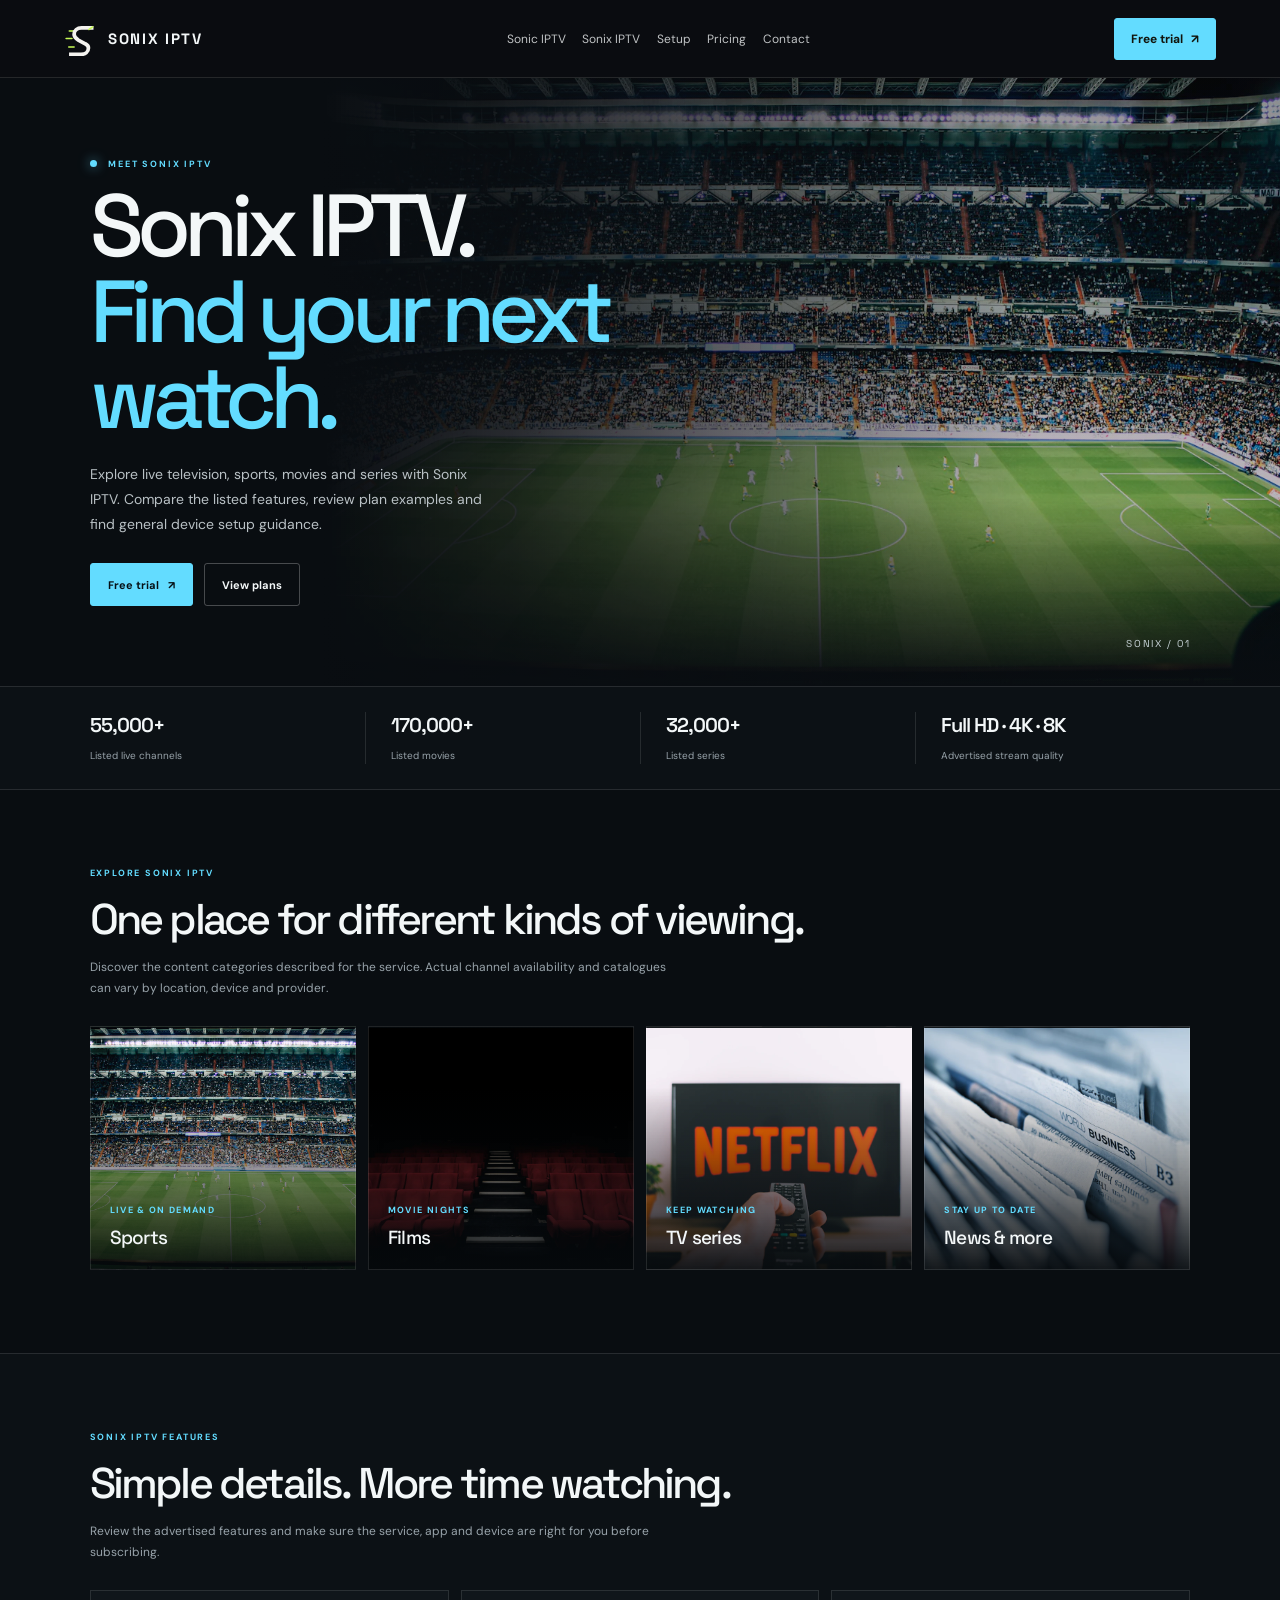
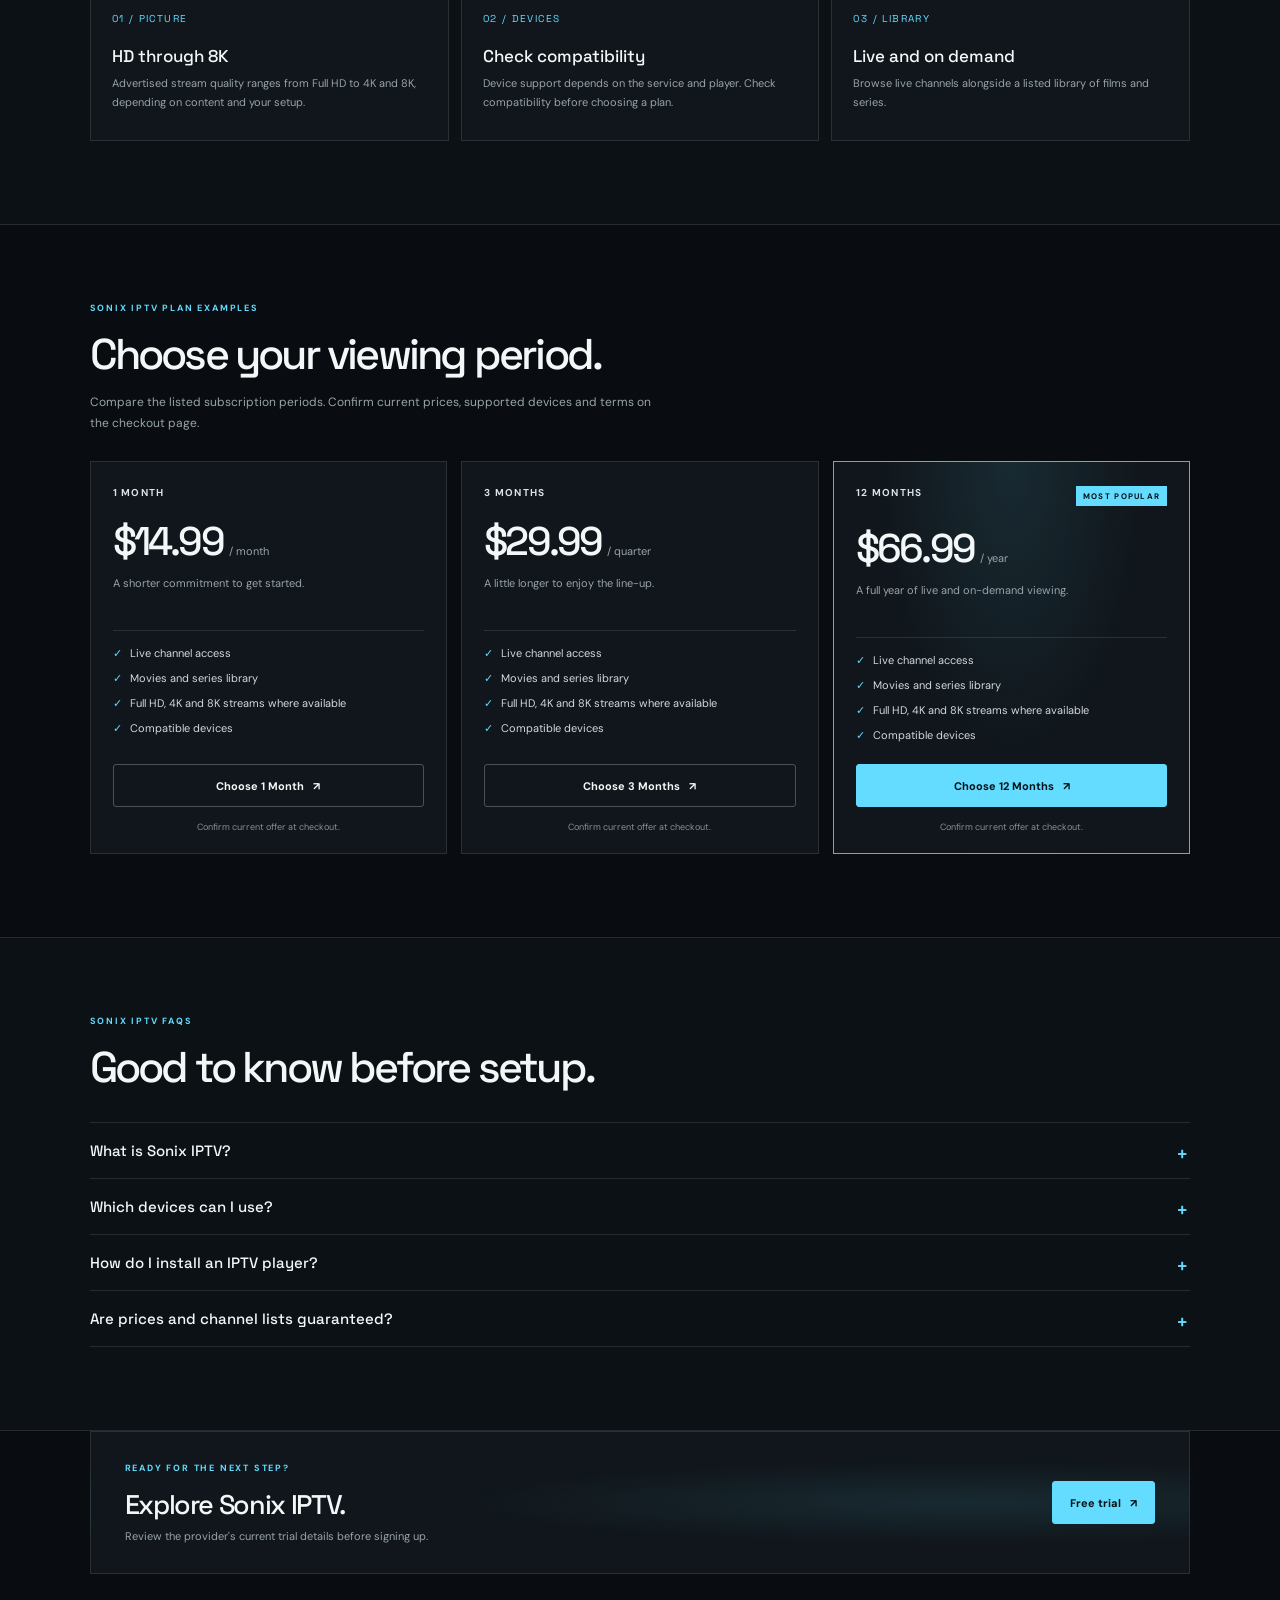
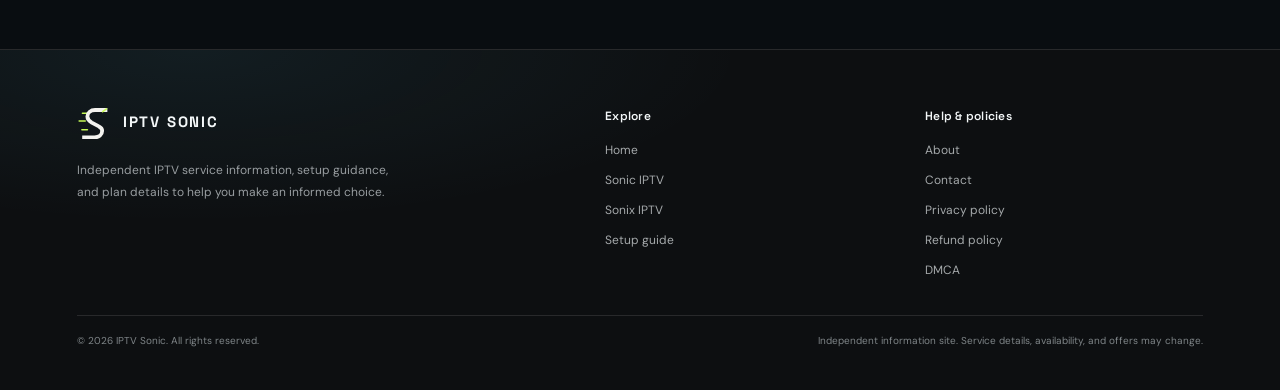
==== sonix-iptv.html @ 4591a837 "Add files via upload" ====
<!doctype html>
<html lang="en">
  <head>
    <meta charset="UTF-8" />
    <meta name="viewport" content="width=device-width, initial-scale=1.0" />
    <meta name="robots" content="index, follow" />
    <meta name="description" content="Explore Sonix IPTV: live TV, sports, films and series in one place. Compare Sonix IPTV plan examples, streaming features, device setup and FAQs." />
    <meta name="theme-color" content="#090d11" />
    <link rel="canonical" href="https://iptvsonic.com/sonix-iptv.html" />
    <link rel="icon" type="image/svg+xml" href="favicon.svg?v=2" sizes="any" />
    <link rel="icon" type="image/png" sizes="32x32" href="favicon-32.png?v=2" />
    <link rel="shortcut icon" href="favicon.ico?v=2" />
    <link rel="apple-touch-icon" sizes="180x180" href="apple-touch-icon.png?v=2" />
    <link rel="preload" as="image" href="images/stadium.webp" fetchpriority="high" />
    <meta property="og:type" content="website" />
    <meta property="og:title" content="Sonix IPTV | Live TV, Sports, Movies &amp; Series" />
    <meta property="og:description" content="Explore Sonix IPTV features, plan examples, compatible devices and setup information." />
    <meta property="og:url" content="https://iptvsonic.com/sonix-iptv.html" />
    <meta property="og:image" content="https://iptvsonic.com/images/social-cover.webp" />
    <meta name="twitter:card" content="summary_large_image" />
    <meta name="twitter:title" content="Sonix IPTV | Live TV, Sports, Movies &amp; Series" />
    <meta name="twitter:description" content="Explore Sonix IPTV features, plan examples, compatible devices and setup information." />
    <meta name="twitter:image" content="https://iptvsonic.com/images/social-cover.webp" />
    <title>Sonix IPTV | Live TV, Sports, Movies &amp; Series</title>
    <script type="application/ld+json">
      {
        "@context": "https://schema.org",
        "@graph": [
          {
            "@type": "WebPage",
            "@id": "https://iptvsonic.com/sonix-iptv.html#page",
            "url": "https://iptvsonic.com/sonix-iptv.html",
            "name": "Sonix IPTV | Live TV, Sports, Movies & Series",
            "description": "Explore Sonix IPTV features, plan examples, compatible devices and setup information.",
            "inLanguage": "en",
            "isPartOf": { "@id": "https://iptvsonic.com/#website" }
          },
          {
            "@type": "FAQPage",
            "@id": "https://iptvsonic.com/sonix-iptv.html#faq",
            "mainEntity": [
              {
                "@type": "Question",
                "name": "What is Sonix IPTV?",
                "acceptedAnswer": {
                  "@type": "Answer",
                  "text": "Sonix IPTV is a name used on this page for an IPTV service information and plan overview. Confirm the service operator, current offer, rights and terms before subscribing."
                }
              },
              {
                "@type": "Question",
                "name": "What can I watch with Sonix IPTV?",
                "acceptedAnswer": {
                  "@type": "Answer",
                  "text": "The service information summarized on this page covers live television, sports, films and series. Channel availability, catalogue size and rights may vary by provider and location."
                }
              },
              {
                "@type": "Question",
                "name": "How do I set up an IPTV player?",
                "acceptedAnswer": {
                  "@type": "Answer",
                  "text": "Install a compatible player from your device's official app store, then use the playlist or account details issued by a service you are authorized to access. See the IPTV Sonic installation guide for general device steps."
                }
              }
            ]
          }
        ]
      }
    </script>
    <link rel="preconnect" href="https://fonts.googleapis.com" />
    <link rel="preconnect" href="https://fonts.gstatic.com" crossorigin />
    <link href="https://fonts.googleapis.com/css2?family=DM+Sans:wght@400;500;600;700&family=Space+Grotesk:wght@400;500;600;700&display=swap" rel="stylesheet" />
    <style>
      :root {
        color-scheme: dark;
        --bg: #090d11;
        --panel: #10161b;
        --line: rgba(255, 255, 255, 0.11);
        --muted: #98a3aa;
        --white: #f3f7f8;
        --accent: #63dcff;
        --display: "Space Grotesk", sans-serif;
        --body: "DM Sans", sans-serif;
      }

      * { box-sizing: border-box; }
      html { scroll-behavior: smooth; }
      body {
        margin: 0;
        background: var(--bg);
        color: var(--white);
        font-family: var(--body);
        -webkit-font-smoothing: antialiased;
      }
      a { color: inherit; text-decoration: none; }
      a:hover { color: var(--accent); }
      .shell { width: min(1440px, 100%); margin: 0 auto; overflow: hidden; }
      .header {
        height: 78px;
        padding: 0 7%;
        display: flex;
        align-items: center;
        justify-content: space-between;
        gap: 25px;
        border-bottom: 1px solid var(--line);
        position: relative;
        z-index: 3;
      }
      .brand {
        display: inline-flex;
        align-items: center;
        gap: 10px;
        font-family: var(--display);
        font-size: 16px;
        font-weight: 700;
        letter-spacing: .12em;
        white-space: nowrap;
      }
      .brand img { width: 34px; height: 34px; }
      .nav { display: flex; align-items: center; gap: 25px; color: #b9c3c8; font-size: 12px; }
      .header-cta { display: flex; align-items: center; gap: 11px; }
      .button {
        min-height: 43px;
        padding: 0 17px;
        display: inline-flex;
        align-items: center;
        justify-content: center;
        gap: 9px;
        border: 1px solid rgba(255,255,255,.25);
        border-radius: 3px;
        font-size: 11px;
        font-weight: 700;
        transition: transform 160ms ease, background 160ms ease;
      }
      .button:hover { transform: translateY(-2px); }
      .button-primary { color: #061015; border-color: var(--accent); background: var(--accent); }
      .button-primary:hover { color: #061015; background: #9aeaff; }
      .button-outline:hover { border-color: var(--accent); }
      .menu {
        width: 40px;
        height: 40px;
        display: none;
        align-items: center;
        justify-content: center;
        color: var(--white);
        border: 1px solid var(--line);
        border-radius: 3px;
        background: transparent;
        font: inherit;
        cursor: pointer;
      }
      .hero {
        min-height: 565px;
        padding: 80px 7%;
        display: flex;
        align-items: center;
        position: relative;
        isolation: isolate;
      }
      .hero::before {
        content: "";
        position: absolute;
        z-index: -1;
        inset: 0 0 0 25%;
        background:
          linear-gradient(90deg, var(--bg), rgba(9,13,17,.84) 20%, rgba(9,13,17,.12) 74%),
          linear-gradient(0deg, var(--bg), transparent 31%, rgba(9,13,17,.2)),
          url("images/stadium.webp") center 48% / cover;
        opacity: .82;
      }
      .hero-copy { width: min(580px, 62%); }
      .kicker {
        margin-bottom: 13px;
        color: var(--accent);
        font-size: 9px;
        font-weight: 700;
        letter-spacing: .2em;
        text-transform: uppercase;
      }
      .live-dot {
        width: 7px;
        height: 7px;
        margin-right: 8px;
        display: inline-block;
        border-radius: 50%;
        background: var(--accent);
        box-shadow: 0 0 12px rgba(99,220,255,.65);
      }
      h1,h2,h3,p { margin-top: 0; }
      h1 {
        max-width: 660px;
        margin-bottom: 20px;
        font-family: var(--display);
        font-size: clamp(53px, 7vw, 88px);
        font-weight: 500;
        letter-spacing: -.078em;
        line-height: .98;
      }
      h1 span { color: var(--accent); }
      .hero p { max-width: 410px; margin-bottom: 26px; color: #b9c1c5; font-size: 14px; line-height: 1.8; }
      .hero-actions { display: flex; flex-wrap: wrap; gap: 11px; }
      .hero-index {
        position: absolute;
        right: 7%;
        bottom: 36px;
        color: #c5d0d4;
        font: 10px var(--display);
        letter-spacing: .16em;
      }
      .numbers {
        min-height: 104px;
        padding: 20px 7%;
        display: grid;
        grid-template-columns: repeat(4, 1fr);
        align-items: center;
        border-top: 1px solid var(--line);
        border-bottom: 1px solid var(--line);
        background: #0c1115;
      }
      .stat { padding-left: 25px; border-left: 1px solid var(--line); }
      .stat:first-child { padding-left: 0; border: 0; }
      .stat strong {
        display: block;
        margin-bottom: 5px;
        font: 600 20px var(--display);
        letter-spacing: -.05em;
      }
      .stat span { color: var(--muted); font-size: 10px; }
      .section { padding: 77px 7% 83px; }
      .section.alt { border-block: 1px solid var(--line); background: #0c1115; }
      .section-head { margin-bottom: 27px; }
      .section-head h2 {
        margin-bottom: 10px;
        font: 500 clamp(30px, 3.4vw, 43px) var(--display);
        letter-spacing: -.065em;
      }
      .section-head p { max-width: 580px; margin-bottom: 0; color: var(--muted); font-size: 12px; line-height: 1.75; }
      .content-grid { display: grid; grid-template-columns: repeat(4, 1fr); gap: 12px; }
      .content-card {
        min-height: 244px;
        padding: 19px;
        display: flex;
        align-items: end;
        position: relative;
        overflow: hidden;
        border: 1px solid var(--line);
        background-color: #172028;
        background-image: linear-gradient(0deg, rgba(5,9,12,.93), transparent 75%), var(--image);
        background-position: center;
        background-size: cover;
        transition: background-size 200ms ease, transform 200ms ease;
      }
      .content-card:hover { transform: translateY(-3px); }
      .content-card span { color: var(--accent); font-size: 9px; font-weight: 700; letter-spacing: .15em; text-transform: uppercase; }
      .content-card h3 { margin: 7px 0 0; font: 500 19px var(--display); letter-spacing: -.04em; }
      .benefit-grid { display: grid; grid-template-columns: repeat(3, 1fr); gap: 12px; }
      .benefit {
        min-height: 151px;
        padding: 21px;
        border: 1px solid var(--line);
        background: var(--panel);
      }
      .benefit b { display: block; margin-bottom: 20px; color: var(--accent); font: 10px var(--display); letter-spacing: .14em; }
      .benefit h3 { margin-bottom: 7px; font: 500 17px var(--display); }
      .benefit p { margin-bottom: 0; color: var(--muted); font-size: 11px; line-height: 1.7; }
      .plans { display: grid; grid-template-columns: repeat(3, 1fr); gap: 14px; }
      .plan {
        min-height: 365px;
        padding: 24px 22px 20px;
        display: flex;
        flex-direction: column;
        border: 1px solid var(--line);
        background: var(--panel);
      }
      .plan.popular {
        border-color: rgba(99,220,255,.8);
        background: radial-gradient(ellipse at 50% 0, rgba(99,220,255,.1), transparent 54%), var(--panel);
      }
      .plan-label { margin-bottom: 17px; display: flex; justify-content: space-between; gap: 8px; color: #dbe3e6; font-size: 10px; font-weight: 700; letter-spacing: .13em; text-transform: uppercase; }
      .badge { padding: 5px 7px; color: #061015; background: var(--accent); font-size: 8px; }
      .price { display: flex; align-items: baseline; gap: 6px; font-family: var(--display); }
      .price strong { font-size: 40px; font-weight: 500; letter-spacing: -.07em; }
      .price span { color: var(--muted); font: 11px var(--body); }
      .plan-summary { min-height: 37px; margin: 8px 0 18px; color: var(--muted); font-size: 11px; line-height: 1.6; }
      .plan ul { margin: 0 0 22px; padding: 15px 0 0; display: grid; gap: 11px; border-top: 1px solid var(--line); list-style: none; }
      .plan li { color: #d2d9dc; font-size: 11px; }
      .plan li::before { content: "✓"; margin-right: 8px; color: var(--accent); }
      .plan .button { width: 100%; margin-top: auto; }
      .plan-note { margin: 14px 0 0; color: #879197; font-size: 9px; text-align: center; }
      .faq-list { border-top: 1px solid var(--line); }
      details { border-bottom: 1px solid var(--line); }
      summary {
        padding: 18px 30px 18px 0;
        position: relative;
        cursor: pointer;
        font: 500 15px var(--display);
        list-style: none;
      }
      summary::-webkit-details-marker { display: none; }
      summary::after { content: "+"; position: absolute; right: 2px; color: var(--accent); font-size: 20px; }
      details[open] summary::after { content: "−"; }
      details p { max-width: 760px; margin: 0; padding: 0 20px 18px 0; color: var(--muted); font-size: 12px; line-height: 1.8; }
      .cta {
        margin: 0 7% 75px;
        padding: 30px 34px;
        display: flex;
        align-items: center;
        justify-content: space-between;
        gap: 20px;
        border: 1px solid var(--line);
        background: radial-gradient(ellipse at 80% 50%, rgba(99,220,255,.1), transparent 42%), var(--panel);
      }
      .cta h2 { margin-bottom: 7px; font: 500 27px var(--display); letter-spacing: -.05em; }
      .cta p { margin-bottom: 0; color: var(--muted); font-size: 11px; }
      .footer {
        min-height: 76px;
        padding: 17px 7%;
        display: flex;
        align-items: center;
        justify-content: space-between;
        flex-wrap: wrap;
        gap: 15px;
        border-top: 1px solid var(--line);
        color: #9ba4a8;
        font-size: 11px;
      }
      .footer-nav { display: flex; flex-wrap: wrap; gap: 17px; font-size: 12px; }
      @media (max-width: 1050px) {
        .header { padding-inline: 5%; }
        .nav {
          position: absolute;
          top: 77px;
          right: 0;
          left: 0;
          padding: 20px 5%;
          display: none;
          align-items: flex-start;
          flex-direction: column;
          gap: 17px;
          border-bottom: 1px solid var(--line);
          background: #0d1216;
        }
        .nav.open { display: flex; }
        .menu { display: inline-flex; }
        .header-cta { margin-left: auto; }
        .header-cta .button-outline { display: none; }
        .content-grid { grid-template-columns: repeat(2, 1fr); }
        .section { padding-right: 5%; padding-left: 5%; }
        .numbers { padding-right: 5%; padding-left: 5%; }
        .cta { margin-right: 5%; margin-left: 5%; }
        .footer { padding-right: 5%; padding-left: 5%; }
      }
      @media (max-width: 650px) {
        .header { height: 70px; padding-inline: 5%; }
        .nav { top: 69px; }
        .brand { font-size: 14px; }
        .brand img { width: 30px; height: 30px; }
        .header-cta .button { min-height: 37px; padding-inline: 11px; font-size: 10px; }
        .hero { min-height: 620px; padding: 90px 6% 70px; align-items: end; }
        .hero::before {
          inset: 0;
          background:
            linear-gradient(0deg, var(--bg) 2%, rgba(9,13,17,.84) 28%, rgba(9,13,17,.18) 84%, var(--bg)),
            url("images/stadium.webp") 58% center / cover;
        }
        .hero-copy { width: 100%; }
        h1 { font-size: clamp(54px, 15vw, 76px); }
        .hero p { font-size: 13px; }
        .numbers { padding: 23px 6%; grid-template-columns: repeat(2, 1fr); gap: 19px 0; }
        .stat { padding-left: 14px; }
        .stat:nth-child(odd) { padding-left: 0; border-left: 0; }
        .stat strong { font-size: 18px; }
        .section { padding: 61px 6% 65px; }
        .content-grid { gap: 9px; }
        .content-card { min-height: 190px; padding: 13px; }
        .content-card h3 { font-size: 16px; }
        .benefit-grid, .plans { grid-template-columns: 1fr; gap: 10px; }
        .benefit { min-height: 130px; }
        .plan { min-height: 0; padding: 21px 19px; }
        .plan-summary { min-height: 0; }
        .cta { margin: 0 6% 55px; padding: 24px 20px; align-items: flex-start; flex-direction: column; }
        .footer { padding: 18px 6%; align-items: flex-start; flex-direction: column; }
        .footer-nav { gap: 12px 16px; }
      }
      @media (prefers-reduced-motion: reduce) {
        *, *::before, *::after { scroll-behavior: auto !important; transition-duration: .01ms !important; }
      }
    </style>
    <link rel="stylesheet" href="footer.css" />
    <link rel="stylesheet" href="header.css" />
    <script src="header.js" defer></script>
  </head>
  <body>
    <div class="shell">
      <header class="header site-header">
        <a class="brand site-header-brand" href="index.html" aria-label="IPTV Sonic home">
          <img src="sonic-mark.svg" alt="" aria-hidden="true" />
          <span>SONIX IPTV</span>
        </a>
        <nav class="nav site-header-nav" id="sonix-navigation" aria-label="Main navigation">
          <a href="sonic-iptv.html">Sonic IPTV</a>
          <a href="sonix-iptv.html">Sonix IPTV</a>
          <a href="installation-guide.html">Setup</a>
          <a href="#sonix-pricing">Pricing</a>
          <a href="contact.html">Contact</a>
        </nav>
        <div class="header-cta site-header-actions">
          <a class="button button-primary site-header-cta" href="https://tvkix.com/trial/">Free trial <span aria-hidden="true">↗</span></a>
        </div>
        <button class="menu site-header-toggle" type="button" aria-label="Open navigation" aria-expanded="false" aria-controls="sonix-navigation"><span aria-hidden="true">☰</span></button>
      </header>

      <main>
        <section class="hero" id="sonix-home">
          <div class="hero-copy">
            <div class="kicker"><span class="live-dot"></span> Meet Sonix IPTV</div>
            <h1>Sonix IPTV.<br /><span>Find your next watch.</span></h1>
            <p>Explore live television, sports, movies and series with Sonix IPTV. Compare the listed features, review plan examples and find general device setup guidance.</p>
            <div class="hero-actions">
              <a class="button button-primary" href="https://tvkix.com/trial/">Free trial <span aria-hidden="true">↗</span></a>
              <a class="button button-outline" href="#sonix-pricing">View plans</a>
            </div>
          </div>
          <div class="hero-index">SONIX / 01</div>
        </section>

        <section class="numbers" aria-label="Service content overview">
          <div class="stat"><strong>55,000+</strong><span>Listed live channels</span></div>
          <div class="stat"><strong>170,000+</strong><span>Listed movies</span></div>
          <div class="stat"><strong>32,000+</strong><span>Listed series</span></div>
          <div class="stat"><strong>Full HD · 4K · 8K</strong><span>Advertised stream quality</span></div>
        </section>

        <section class="section" id="sonix-channels">
          <div class="section-head">
            <div class="kicker">Explore Sonix IPTV</div>
            <h2>One place for different kinds of viewing.</h2>
            <p>Discover the content categories described for the service. Actual channel availability and catalogues can vary by location, device and provider.</p>
          </div>
          <div class="content-grid">
            <a class="content-card" href="#sonix-features" style="--image:url('images/stadium.webp')">
              <div><span>Live &amp; on demand</span><h3>Sports</h3></div>
            </a>
            <a class="content-card" href="#sonix-features" style="--image:url('images/cinema.webp')">
              <div><span>Movie nights</span><h3>Films</h3></div>
            </a>
            <a class="content-card" href="#sonix-features" style="--image:url('images/live-tv.webp')">
              <div><span>Keep watching</span><h3>TV series</h3></div>
            </a>
            <a class="content-card" href="#sonix-features" style="--image:url('images/entertainment.webp')">
              <div><span>Stay up to date</span><h3>News &amp; more</h3></div>
            </a>
          </div>
        </section>

        <section class="section alt" id="sonix-features">
          <div class="section-head">
            <div class="kicker">Sonix IPTV features</div>
            <h2>Simple details. More time watching.</h2>
            <p>Review the advertised features and make sure the service, app and device are right for you before subscribing.</p>
          </div>
          <div class="benefit-grid">
            <article class="benefit"><b>01 / PICTURE</b><h3>HD through 8K</h3><p>Advertised stream quality ranges from Full HD to 4K and 8K, depending on content and your setup.</p></article>
            <article class="benefit"><b>02 / DEVICES</b><h3>Check compatibility</h3><p>Device support depends on the service and player. Check compatibility before choosing a plan.</p></article>
            <article class="benefit"><b>03 / LIBRARY</b><h3>Live and on demand</h3><p>Browse live channels alongside a listed library of films and series.</p></article>
          </div>
        </section>

        <section class="section" id="sonix-pricing">
          <div class="section-head">
            <div class="kicker">Sonix IPTV plan examples</div>
            <h2>Choose your viewing period.</h2>
            <p>Compare the listed subscription periods. Confirm current prices, supported devices and terms on the checkout page.</p>
          </div>
          <div class="plans">
            <article class="plan">
              <div class="plan-label"><span>1 Month</span></div>
              <div class="price"><strong>$14.99</strong><span>/ month</span></div>
              <p class="plan-summary">A shorter commitment to get started.</p>
              <ul><li>Live channel access</li><li>Movies and series library</li><li>Full HD, 4K and 8K streams where available</li><li>Compatible devices</li></ul>
              <a class="button button-outline" href="https://tvkix.com/pay/?plan=1m&amp;devices=1">Choose 1 Month <span aria-hidden="true">↗</span></a>
              <p class="plan-note">Confirm current offer at checkout.</p>
            </article>
            <article class="plan">
              <div class="plan-label"><span>3 Months</span></div>
              <div class="price"><strong>$29.99</strong><span>/ quarter</span></div>
              <p class="plan-summary">A little longer to enjoy the line-up.</p>
              <ul><li>Live channel access</li><li>Movies and series library</li><li>Full HD, 4K and 8K streams where available</li><li>Compatible devices</li></ul>
              <a class="button button-outline" href="https://tvkix.com/pay/?plan=3m&amp;devices=1">Choose 3 Months <span aria-hidden="true">↗</span></a>
              <p class="plan-note">Confirm current offer at checkout.</p>
            </article>
            <article class="plan popular">
              <div class="plan-label"><span>12 Months</span><span class="badge">Most popular</span></div>
              <div class="price"><strong>$66.99</strong><span>/ year</span></div>
              <p class="plan-summary">A full year of live and on-demand viewing.</p>
              <ul><li>Live channel access</li><li>Movies and series library</li><li>Full HD, 4K and 8K streams where available</li><li>Compatible devices</li></ul>
              <a class="button button-primary" href="https://tvkix.com/pay/?plan=12m&amp;devices=1">Choose 12 Months <span aria-hidden="true">↗</span></a>
              <p class="plan-note">Confirm current offer at checkout.</p>
            </article>
          </div>
        </section>

        <section class="section alt" id="sonix-faq">
          <div class="section-head">
            <div class="kicker">Sonix IPTV FAQs</div>
            <h2>Good to know before setup.</h2>
          </div>
          <div class="faq-list">
            <details><summary>What is Sonix IPTV?</summary><p>Sonix IPTV is a name used on this page for an IPTV service overview. Verify the service operator, current offer, content rights and terms before subscribing.</p></details>
            <details><summary>Which devices can I use?</summary><p>Compatibility depends on your device, the available IPTV player and the service provider. Read the <a href="installation-guide.html">IPTV installation guide</a> and confirm supported devices before purchase.</p></details>
            <details><summary>How do I install an IPTV player?</summary><p>Use a player from your device's official app store and configure it with details issued by a service you are authorized to access. See the <a href="installation-guide.html">Sonix IPTV setup guide</a> for general steps.</p></details>
            <details><summary>Are prices and channel lists guaranteed?</summary><p>No. Prices, channel catalogues and availability can change. Check the service provider's current checkout details and terms before you pay.</p></details>
          </div>
        </section>

        <section class="cta">
          <div><div class="kicker">Ready for the next step?</div><h2>Explore Sonix IPTV.</h2><p>Review the provider's current trial details before signing up.</p></div>
          <a class="button button-primary" href="https://tvkix.com/trial/">Free trial <span aria-hidden="true">↗</span></a>
        </section>
      </main>

      <footer class="site-footer">
        <div class="site-footer-inner">
          <div class="site-footer-main">
            <div class="site-footer-branding">
              <a class="site-footer-brand" href="index.html" aria-label="IPTV Sonic home"><img src="sonic-mark.svg" alt="" aria-hidden="true" /><span>IPTV SONIC</span></a>
              <p class="site-footer-description">Independent IPTV service information, setup guidance, and plan details to help you make an informed choice.</p>
            </div>
            <nav aria-label="Explore">
              <h2 class="site-footer-heading">Explore</h2>
              <div class="site-footer-links"><a href="index.html">Home</a><a href="sonic-iptv.html">Sonic IPTV</a><a href="sonix-iptv.html">Sonix IPTV</a><a href="installation-guide.html">Setup guide</a></div>
            </nav>
            <nav aria-label="Help and policies">
              <h2 class="site-footer-heading">Help &amp; policies</h2>
              <div class="site-footer-links"><a href="about.html">About</a><a href="contact.html">Contact</a><a href="privacy.html">Privacy policy</a><a href="refund.html">Refund policy</a><a href="dmca.html">DMCA</a></div>
            </nav>
          </div>
          <div class="site-footer-bottom"><p>© 2026 IPTV Sonic. All rights reserved.</p><p>Independent information site. Service details, availability, and offers may change.</p></div>
        </div>
      </footer>
    </div>
  </body>
</html>
---- footer.css ----
.site-footer {
  display: block;
  min-height: 0;
  padding: 54px max(6%, calc((100% - 1240px) / 2)) 20px;
  align-items: initial;
  justify-content: initial;
  gap: normal;
  border-top: 1px solid var(--line, rgba(255, 255, 255, 0.1));
  background:
    radial-gradient(ellipse at 15% 0, color-mix(in srgb, var(--lime, var(--accent, #c6fa55)) 7%, transparent), transparent 36%),
    #0d0f11;
  color: #a5a9ab;
  font-size: 12px;
}

.site-footer-inner {
  width: 100%;
  max-width: 1240px;
  margin-inline: auto;
}

.site-footer-main {
  padding-bottom: 36px;
  display: grid;
  grid-template-columns: minmax(250px, 1.3fr) minmax(150px, .7fr) minmax(180px, .8fr);
  gap: clamp(30px, 6vw, 90px);
}

.site-footer-brand {
  display: inline-flex;
  align-items: center;
  gap: 11px;
  color: var(--white, #f4f3ef);
  font-family: var(--font-display, var(--display, "Space Grotesk", sans-serif));
  font-size: 15px;
  font-weight: 700;
  letter-spacing: .12em;
  white-space: nowrap;
}

.site-footer-brand img {
  width: 35px;
  height: 35px;
  display: block;
  object-fit: contain;
}

.site-footer-description {
  max-width: 320px;
  margin: 17px 0 0;
  color: #989da0;
  font-size: 12px;
  line-height: 1.8;
}

.site-footer-heading {
  margin: 4px 0 17px;
  color: var(--white, #f4f3ef);
  font-family: var(--font-display, var(--display, "Space Grotesk", sans-serif));
  font-size: 12px;
  font-weight: 600;
  letter-spacing: .02em;
}

.site-footer-links {
  display: grid;
  justify-items: start;
  gap: 12px;
}

.site-footer-links a {
  color: #a5a9ab;
  font-size: 12px;
  line-height: 1.5;
  transition: color 160ms ease;
}

.site-footer-links a:hover,
.site-footer-links a:focus-visible {
  color: var(--lime, var(--accent, #c6fa55));
}

.site-footer-bottom {
  min-height: 55px;
  padding-top: 16px;
  display: flex;
  align-items: flex-start;
  justify-content: space-between;
  gap: 14px 30px;
  border-top: 1px solid var(--line, rgba(255, 255, 255, 0.1));
  color: #7f8588;
  font-size: 10px;
  line-height: 1.7;
}

.site-footer-bottom p {
  margin: 0;
}

@media (max-width: 700px) {
  .site-footer {
    padding: 38px 6% 17px;
  }

  .site-footer-main {
    padding-bottom: 28px;
    grid-template-columns: repeat(2, minmax(0, 1fr));
    gap: 30px 24px;
  }

  .site-footer-branding {
    grid-column: 1 / -1;
  }

  .site-footer-bottom {
    flex-direction: column;
    gap: 5px;
  }
}

@media (max-width: 380px) {
  .site-footer-main {
    grid-template-columns: 1fr;
  }

  .site-footer-branding {
    grid-column: auto;
  }
}
---- header.css ----
.site-header {
  position: relative;
  z-index: 20;
  min-height: 78px;
  padding-inline: max(5%, calc((100% - 1280px) / 2));
  display: flex;
  flex-direction: row;
  align-items: center;
  justify-content: space-between;
  gap: clamp(14px, 2vw, 30px);
  border-bottom: 1px solid var(--line, rgba(255, 255, 255, .1));
  background: rgba(11, 13, 16, .94);
  -webkit-backdrop-filter: blur(16px);
  backdrop-filter: blur(16px);
}

.site-header-brand,
.site-header .brand,
.site-header .site-brand {
  flex: 0 0 auto;
  display: inline-flex;
  align-items: center;
  gap: 10px;
  color: var(--white, #f4f3ef);
  font-family: var(--font-display, var(--display, "Space Grotesk", sans-serif));
  font-size: 15px;
  font-weight: 700;
  letter-spacing: .11em;
  white-space: nowrap;
}

.site-header-brand img,
.site-header .brand img,
.site-header .site-brand img {
  width: 34px;
  height: 34px;
  display: block;
  object-fit: contain;
}

.site-header-nav {
  flex: 1 1 auto;
  min-width: 0;
  display: flex;
  flex-wrap: nowrap;
  align-items: center;
  justify-content: center;
  gap: clamp(12px, 1.3vw, 20px);
  color: #c0c3c5;
  font-size: 12px;
}

.site-header-nav a {
  padding-block: 10px;
  color: inherit;
  white-space: nowrap;
  transition: color 160ms ease;
}

.site-header-nav a:hover,
.site-header-nav a:focus-visible {
  color: var(--lime, var(--accent, #c6fa55));
}

.site-header-actions {
  flex: 0 0 auto;
  display: flex;
  align-items: center;
  gap: 10px;
}

.site-header-cta {
  min-height: 42px;
  padding: 0 16px;
  display: inline-flex;
  align-items: center;
  justify-content: center;
  gap: 8px;
  border: 1px solid var(--lime, var(--accent, #c6fa55));
  border-radius: 3px;
  background: var(--lime, var(--accent, #c6fa55));
  color: #11140c;
  font-size: 12px;
  font-weight: 700;
  white-space: nowrap;
  transition: transform 160ms ease, filter 160ms ease;
}

.site-header-cta:hover {
  transform: translateY(-1px);
  filter: brightness(1.08);
  color: #11140c;
}

.site-header-toggle {
  width: 42px;
  height: 42px;
  flex: 0 0 auto;
  display: none;
  align-items: center;
  justify-content: center;
  border: 1px solid var(--line, rgba(255, 255, 255, .14));
  border-radius: 3px;
  background: rgba(255, 255, 255, .025);
  color: var(--white, #f4f3ef);
  font: 22px/1 var(--font-body, var(--body, sans-serif));
  cursor: pointer;
}

.site-header-toggle:hover,
.site-header-toggle:focus-visible {
  border-color: var(--lime, var(--accent, #c6fa55));
}

.site-header a:focus-visible,
.site-header-toggle:focus-visible {
  outline: 2px solid var(--lime, var(--accent, #c6fa55));
  outline-offset: 4px;
}

@media (max-width: 1180px) {
  .site-header {
    min-height: 74px;
  }

  .site-header-toggle {
    display: inline-flex;
  }

  .site-header-nav {
    position: absolute;
    top: 100%;
    right: 0;
    left: 0;
    z-index: 5;
    padding: 14px max(5%, calc((100% - 1280px) / 2)) 20px;
    display: none;
    flex-wrap: nowrap;
    align-items: stretch;
    flex-direction: column;
    justify-content: flex-start;
    gap: 0;
    border-bottom: 1px solid var(--line, rgba(255, 255, 255, .1));
    background: #0d1013;
    box-shadow: 0 18px 30px rgba(0, 0, 0, .24);
  }

  .site-header-nav.is-open {
    display: flex;
  }

  .site-header-nav a {
    min-height: 43px;
    padding: 12px 0;
    border-bottom: 1px solid rgba(255, 255, 255, .055);
    font-size: 13px;
  }

  .site-header-nav a:last-child {
    border-bottom: 0;
  }
}

@media (max-width: 500px) {
  .site-header {
    min-height: 68px;
    padding-inline: 5%;
    gap: 9px;
  }

  .site-header-brand,
  .site-header .brand,
  .site-header .site-brand {
    gap: 8px;
    font-size: 12px;
    letter-spacing: .09em;
  }

  .site-header-brand img,
  .site-header .brand img,
  .site-header .site-brand img {
    width: 30px;
    height: 30px;
  }

  .site-header-actions {
    margin-left: auto;
  }

  .site-header-actions .button-quiet,
  .site-header-actions .button-outline,
  .site-header-actions .site-header-secondary {
    display: none;
  }

  .site-header-cta {
    min-height: 38px;
    padding-inline: 10px;
    font-size: 10px;
  }

  .site-header-toggle {
    width: 38px;
    height: 38px;
  }
}
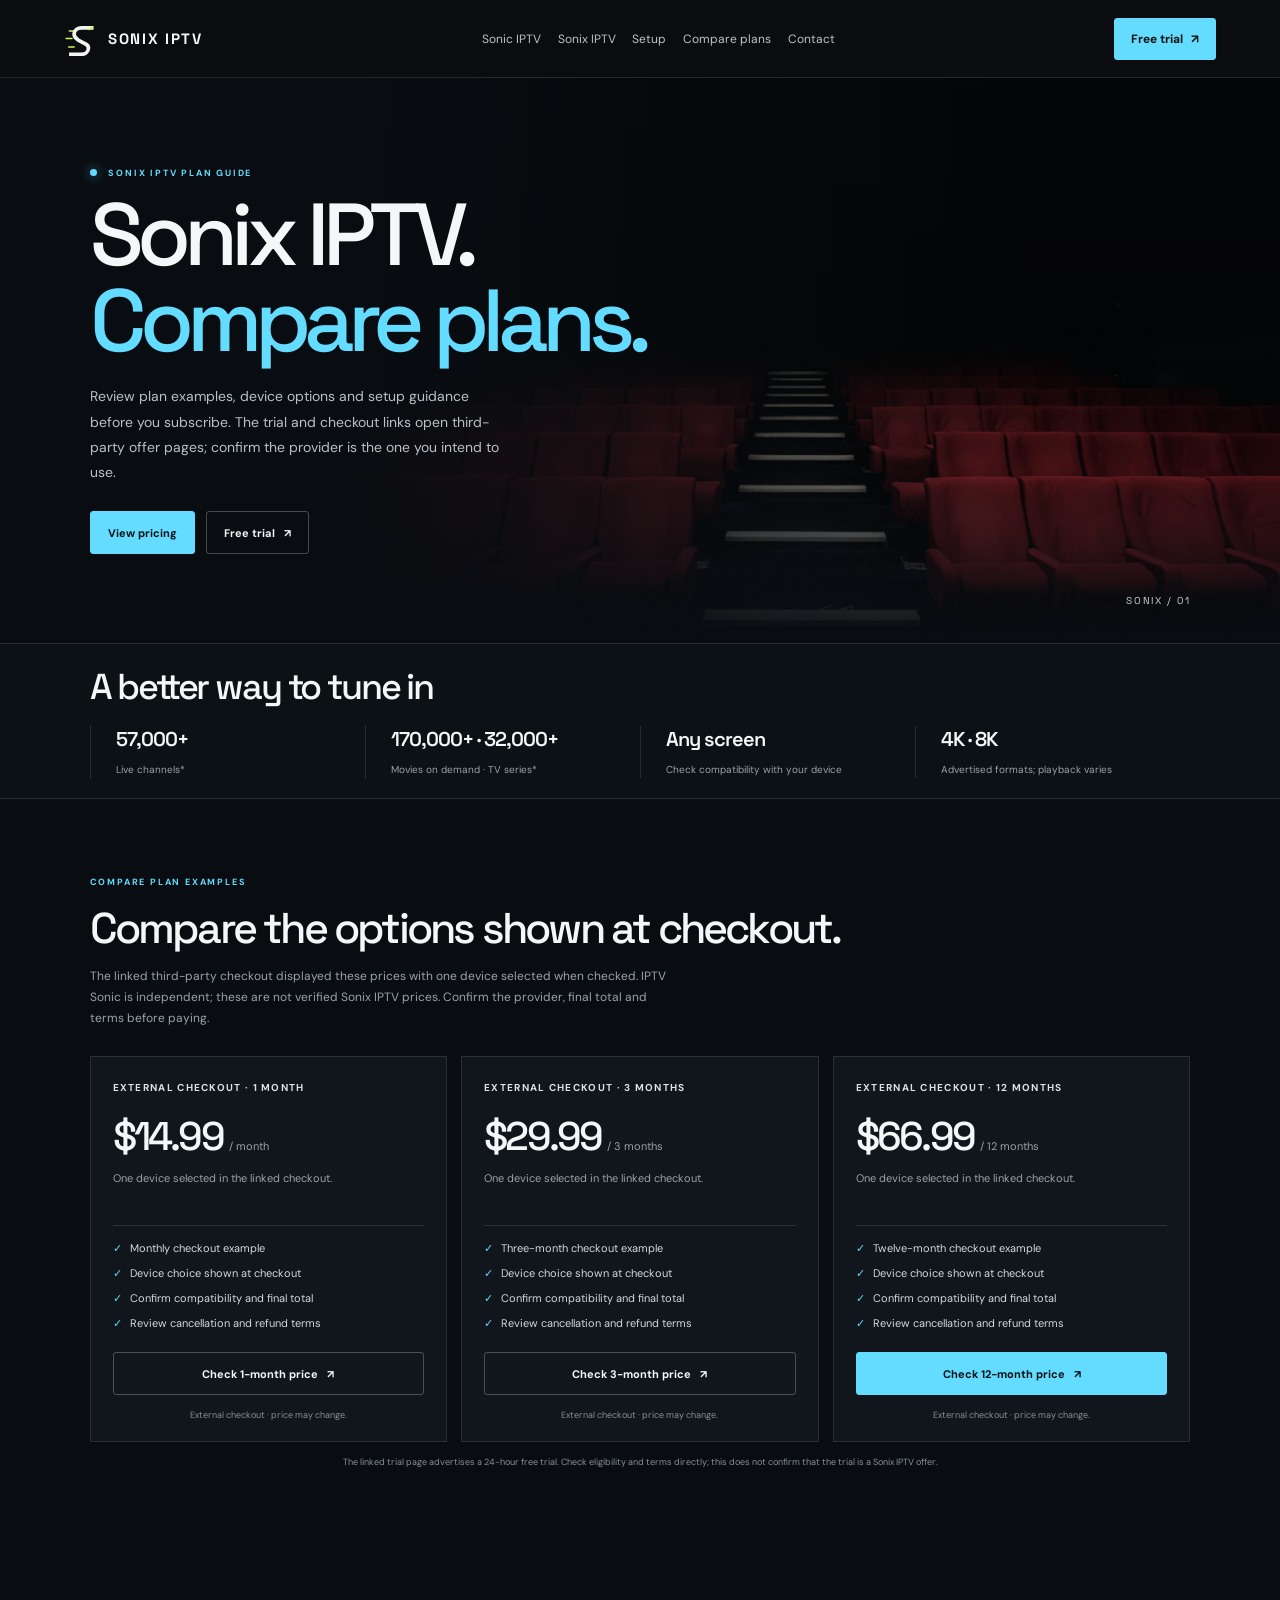
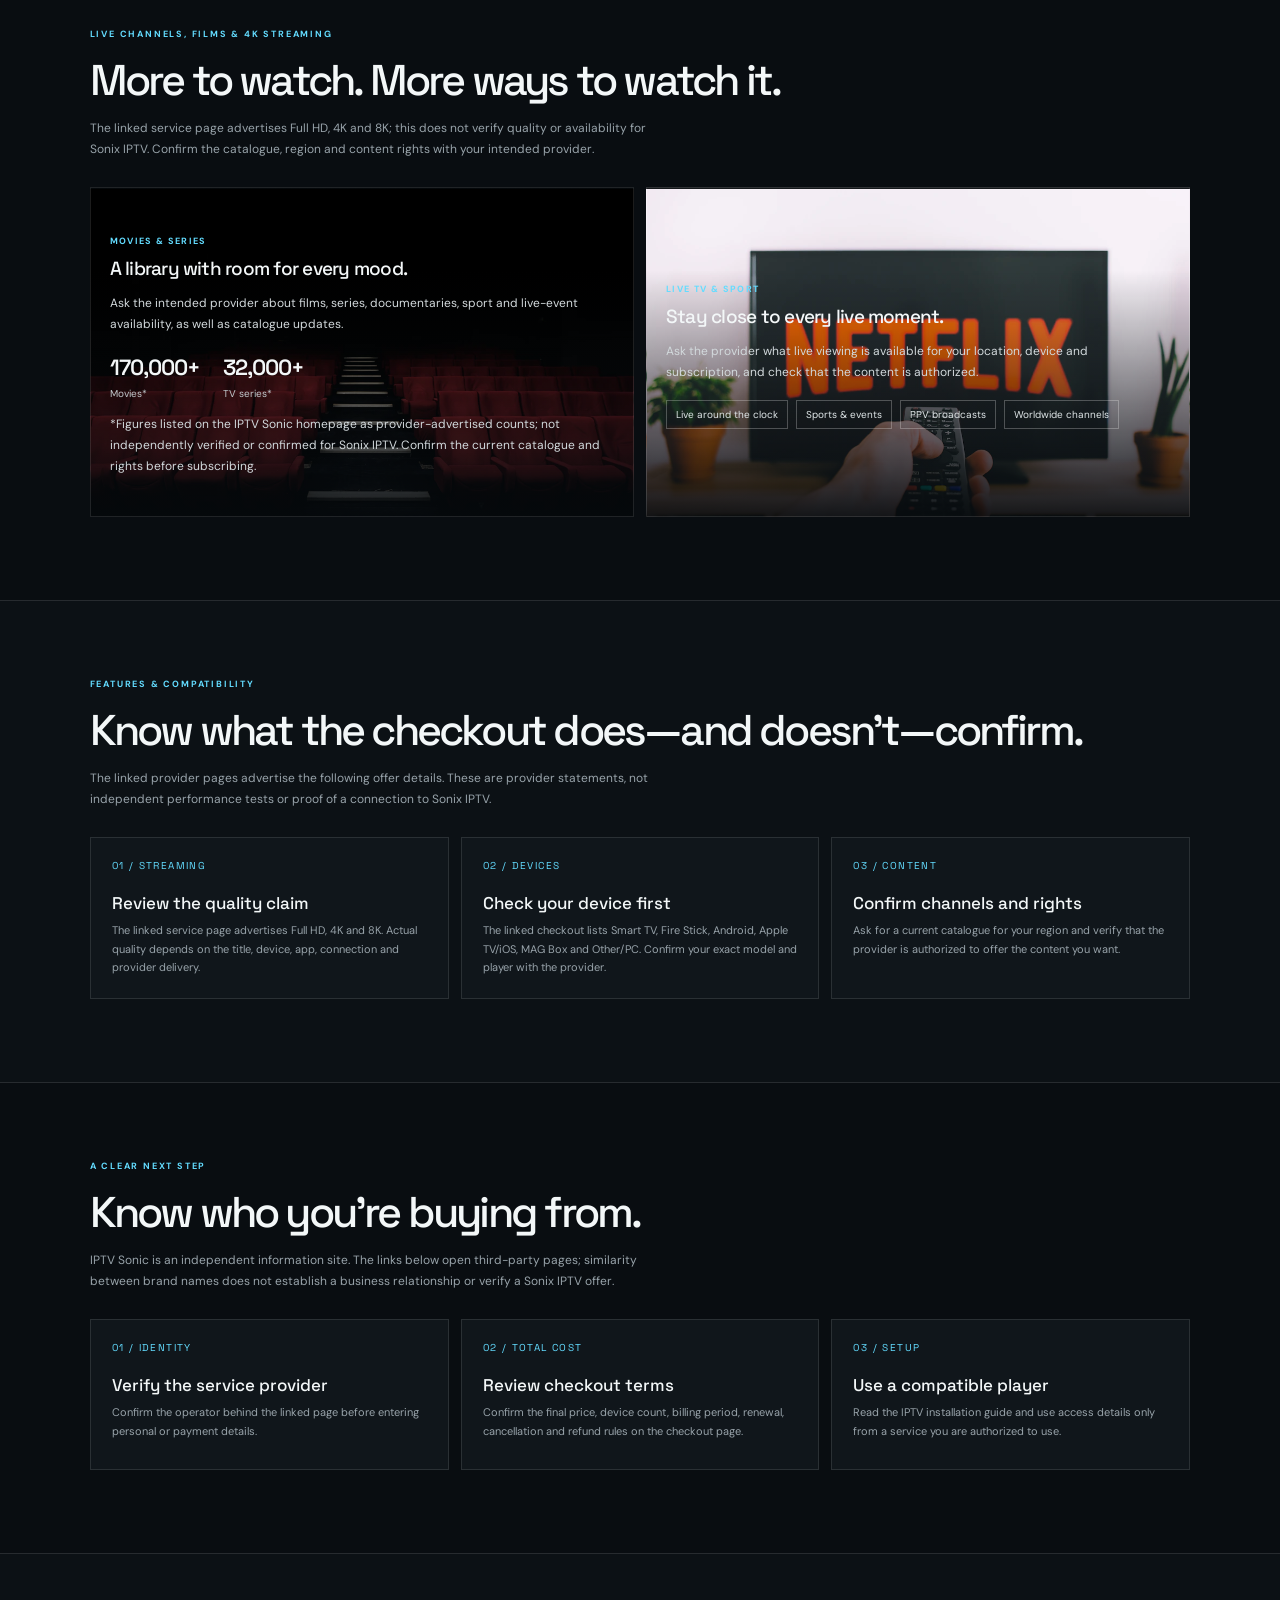
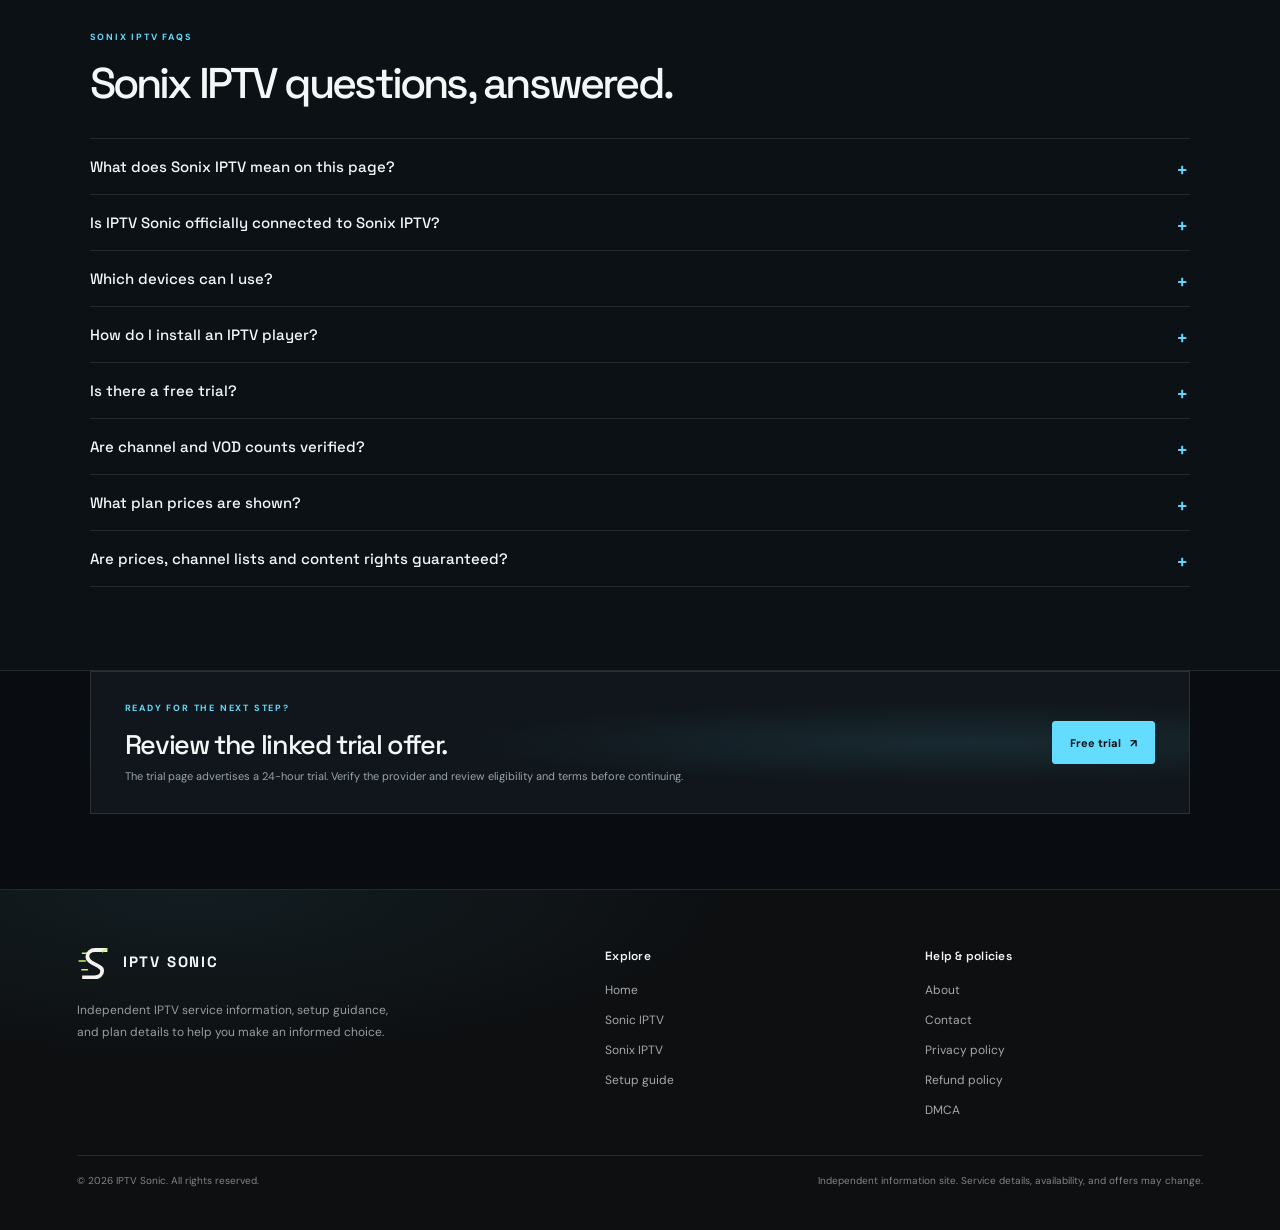
==== commit 1795af9a: "Add files via upload" ====
--- a/sonix-iptv.html
+++ b/sonix-iptv.html
@@ -4,24 +4,28 @@
     <meta charset="UTF-8" />
     <meta name="viewport" content="width=device-width, initial-scale=1.0" />
     <meta name="robots" content="index, follow" />
-    <meta name="description" content="Explore Sonix IPTV: live TV, sports, films and series in one place. Compare Sonix IPTV plan examples, streaming features, device setup and FAQs." />
+    <meta name="description" content="Compare Sonix IPTV plan examples, device setup and pricing. Review linked trial details, check compatibility and confirm the provider's terms before subscribing." />
     <meta name="theme-color" content="#090d11" />
     <link rel="canonical" href="https://iptvsonic.com/sonix-iptv.html" />
     <link rel="icon" type="image/svg+xml" href="favicon.svg?v=2" sizes="any" />
     <link rel="icon" type="image/png" sizes="32x32" href="favicon-32.png?v=2" />
     <link rel="shortcut icon" href="favicon.ico?v=2" />
     <link rel="apple-touch-icon" sizes="180x180" href="apple-touch-icon.png?v=2" />
-    <link rel="preload" as="image" href="images/stadium.webp" fetchpriority="high" />
+    <link rel="preload" as="image" href="images/cinema.webp" fetchpriority="high" />
     <meta property="og:type" content="website" />
-    <meta property="og:title" content="Sonix IPTV | Live TV, Sports, Movies &amp; Series" />
-    <meta property="og:description" content="Explore Sonix IPTV features, plan examples, compatible devices and setup information." />
+    <meta property="og:site_name" content="IPTV Sonic" />
+    <meta property="og:locale" content="en_US" />
+    <meta property="og:title" content="Sonix IPTV Plans &amp; Pricing | Trial &amp; Device Guide" />
+    <meta property="og:description" content="Compare Sonix IPTV plan examples, device setup and pricing. Review linked trial details, check compatibility and confirm the provider's terms before subscribing." />
     <meta property="og:url" content="https://iptvsonic.com/sonix-iptv.html" />
     <meta property="og:image" content="https://iptvsonic.com/images/social-cover.webp" />
+    <meta property="og:image:alt" content="IPTV Sonic streaming information website" />
     <meta name="twitter:card" content="summary_large_image" />
-    <meta name="twitter:title" content="Sonix IPTV | Live TV, Sports, Movies &amp; Series" />
-    <meta name="twitter:description" content="Explore Sonix IPTV features, plan examples, compatible devices and setup information." />
+    <meta name="twitter:title" content="Sonix IPTV Plans &amp; Pricing | Trial &amp; Device Guide" />
+    <meta name="twitter:description" content="Compare Sonix IPTV plan examples, device setup and pricing. Review linked trial details, check compatibility and confirm the provider's terms before subscribing." />
     <meta name="twitter:image" content="https://iptvsonic.com/images/social-cover.webp" />
-    <title>Sonix IPTV | Live TV, Sports, Movies &amp; Series</title>
+    <meta name="twitter:image:alt" content="IPTV Sonic streaming information website" />
+    <title>Sonix IPTV Plans &amp; Pricing | Trial &amp; Device Guide</title>
     <script type="application/ld+json">
       {
         "@context": "https://schema.org",
@@ -30,8 +34,8 @@
             "@type": "WebPage",
             "@id": "https://iptvsonic.com/sonix-iptv.html#page",
             "url": "https://iptvsonic.com/sonix-iptv.html",
-            "name": "Sonix IPTV | Live TV, Sports, Movies & Series",
-            "description": "Explore Sonix IPTV features, plan examples, compatible devices and setup information.",
+            "name": "Sonix IPTV Plans & Pricing | Trial & Device Guide",
+            "description": "Compare Sonix IPTV plan examples, device setup and pricing. Review linked trial details, check compatibility and confirm the provider's terms before subscribing.",
             "inLanguage": "en",
             "isPartOf": { "@id": "https://iptvsonic.com/#website" }
           },
@@ -41,26 +45,66 @@
             "mainEntity": [
               {
                 "@type": "Question",
-                "name": "What is Sonix IPTV?",
-                "acceptedAnswer": {
-                  "@type": "Answer",
-                  "text": "Sonix IPTV is a name used on this page for an IPTV service information and plan overview. Confirm the service operator, current offer, rights and terms before subscribing."
+                "name": "What does Sonix IPTV mean on this page?",
+                "acceptedAnswer": {
+                  "@type": "Answer",
+                  "text": "Sonix IPTV is the search term and service name discussed in this independent information guide. The page summarizes details to check; it does not verify a provider's identity, catalogue or rights."
                 }
               },
               {
                 "@type": "Question",
-                "name": "What can I watch with Sonix IPTV?",
-                "acceptedAnswer": {
-                  "@type": "Answer",
-                  "text": "The service information summarized on this page covers live television, sports, films and series. Channel availability, catalogue size and rights may vary by provider and location."
+                "name": "Is IPTV Sonic officially connected to Sonix IPTV?",
+                "acceptedAnswer": {
+                  "@type": "Answer",
+                  "text": "IPTV Sonic is the independent information website publishing this page. This page does not establish an official relationship with a Sonix IPTV service provider. Confirm the provider's identity directly before paying."
                 }
               },
               {
                 "@type": "Question",
-                "name": "How do I set up an IPTV player?",
-                "acceptedAnswer": {
-                  "@type": "Answer",
-                  "text": "Install a compatible player from your device's official app store, then use the playlist or account details issued by a service you are authorized to access. See the IPTV Sonic installation guide for general device steps."
+                "name": "Which devices can I use?",
+                "acceptedAnswer": {
+                  "@type": "Answer",
+                  "text": "The linked checkout lists Smart TV, Fire Stick, Android, Apple TV/iOS, MAG Box and Other/PC as device choices. This does not guarantee compatibility with every device or player; confirm support with the intended provider."
+                }
+              },
+              {
+                "@type": "Question",
+                "name": "How do I install an IPTV player?",
+                "acceptedAnswer": {
+                  "@type": "Answer",
+                  "text": "Use a player from your device's official app store and configure it with details issued by a service you are authorized to access. See the Sonix IPTV setup guide for general steps."
+                }
+              },
+              {
+                "@type": "Question",
+                "name": "Is there a free trial?",
+                "acceptedAnswer": {
+                  "@type": "Answer",
+                  "text": "The linked trial page advertises a 24-hour free trial. Confirm eligibility and current terms with the provider; this page does not verify that the trial is a Sonix IPTV offer."
+                }
+              },
+              {
+                "@type": "Question",
+                "name": "Are channel and VOD counts verified?",
+                "acceptedAnswer": {
+                  "@type": "Answer",
+                  "text": "No. This page could not verify catalogue counts from the linked trial or checkout pages, so it does not present them as facts. Check the current catalogue and content rights directly with the provider."
+                }
+              },
+              {
+                "@type": "Question",
+                "name": "What plan prices are shown?",
+                "acceptedAnswer": {
+                  "@type": "Answer",
+                  "text": "The linked checkout displayed $14.99 for one month, $29.99 for three months, and $66.99 for twelve months with one device selected when checked. These are time-sensitive third-party checkout examples, not verified Sonix IPTV prices; confirm the current total and terms before paying."
+                }
+              },
+              {
+                "@type": "Question",
+                "name": "Are prices, channel lists and content rights guaranteed?",
+                "acceptedAnswer": {
+                  "@type": "Answer",
+                  "text": "No. Prices, availability and catalogues can change, and this page does not verify content rights. Check the provider's current offer, terms and rights information before paying."
                 }
               }
             ]
@@ -70,7 +114,7 @@
     </script>
     <link rel="preconnect" href="https://fonts.googleapis.com" />
     <link rel="preconnect" href="https://fonts.gstatic.com" crossorigin />
-    <link href="https://fonts.googleapis.com/css2?family=DM+Sans:wght@400;500;600;700&family=Space+Grotesk:wght@400;500;600;700&display=swap" rel="stylesheet" />
+    <link href="https://fonts.googleapis.com/css2?family=DM+Sans:wght@400;500;600;700&amp;family=Space+Grotesk:wght@400;500;600;700&amp;display=swap" rel="stylesheet" />
     <style>
       :root {
         color-scheme: dark;
@@ -166,7 +210,7 @@
         background:
           linear-gradient(90deg, var(--bg), rgba(9,13,17,.84) 20%, rgba(9,13,17,.12) 74%),
           linear-gradient(0deg, var(--bg), transparent 31%, rgba(9,13,17,.2)),
-          url("images/stadium.webp") center 48% / cover;
+          url("images/cinema.webp") center 48% / cover;
         opacity: .82;
       }
       .hero-copy { width: min(580px, 62%); }
@@ -214,9 +258,23 @@
         display: grid;
         grid-template-columns: repeat(4, 1fr);
         align-items: center;
+        gap: 16px 0;
         border-top: 1px solid var(--line);
         border-bottom: 1px solid var(--line);
         background: #0c1115;
+      }
+      .numbers-title {
+        grid-column: 1 / -1;
+        margin: 0;
+        font: 500 clamp(25px, 3vw, 36px) var(--display);
+        letter-spacing: -.06em;
+      }
+      .numbers-note {
+        grid-column: 1 / -1;
+        margin: 0;
+        color: var(--muted);
+        font-size: 10px;
+        line-height: 1.7;
       }
       .stat { padding-left: 25px; border-left: 1px solid var(--line); }
       .stat:first-child { padding-left: 0; border: 0; }
@@ -254,6 +312,15 @@
       .content-card:hover { transform: translateY(-3px); }
       .content-card span { color: var(--accent); font-size: 9px; font-weight: 700; letter-spacing: .15em; text-transform: uppercase; }
       .content-card h3 { margin: 7px 0 0; font: 500 19px var(--display); letter-spacing: -.04em; }
+      .watch-grid { grid-template-columns: repeat(2, 1fr); }
+      .watch-card { min-height: 330px; align-items: center; }
+      .watch-card p { max-width: 490px; margin: 12px 0 0; color: #d2d9dc; font-size: 12px; line-height: 1.75; }
+      .watch-stats { margin-top: 18px; display: flex; flex-wrap: wrap; gap: 10px 22px; }
+      .watch-stat strong { display: block; font: 600 22px var(--display); letter-spacing: -.04em; }
+      .watch-stat small { color: #c1c9cd; font-size: 10px; }
+      .watch-points { margin: 17px 0 0; padding: 0; display: flex; flex-wrap: wrap; gap: 8px; list-style: none; }
+      .watch-points li { padding: 7px 9px; border: 1px solid rgba(255,255,255,.25); color: #e0e7e9; font-size: 10px; }
+      .watch-disclosure { margin: 14px 0 0; color: var(--muted); font-size: 10px; line-height: 1.7; }
       .benefit-grid { display: grid; grid-template-columns: repeat(3, 1fr); gap: 12px; }
       .benefit {
         min-height: 151px;
@@ -362,7 +429,7 @@
           inset: 0;
           background:
             linear-gradient(0deg, var(--bg) 2%, rgba(9,13,17,.84) 28%, rgba(9,13,17,.18) 84%, var(--bg)),
-            url("images/stadium.webp") 58% center / cover;
+            url("images/cinema.webp") 58% center / cover;
         }
         .hero-copy { width: 100%; }
         h1 { font-size: clamp(54px, 15vw, 76px); }
@@ -373,7 +440,9 @@
         .stat strong { font-size: 18px; }
         .section { padding: 61px 6% 65px; }
         .content-grid { gap: 9px; }
+        .watch-grid { grid-template-columns: 1fr; }
         .content-card { min-height: 190px; padding: 13px; }
+        .watch-card { min-height: 300px; padding: 19px; }
         .content-card h3 { font-size: 16px; }
         .benefit-grid, .plans { grid-template-columns: 1fr; gap: 10px; }
         .benefit { min-height: 130px; }
@@ -402,7 +471,7 @@
           <a href="sonic-iptv.html">Sonic IPTV</a>
           <a href="sonix-iptv.html">Sonix IPTV</a>
           <a href="installation-guide.html">Setup</a>
-          <a href="#sonix-pricing">Pricing</a>
+          <a href="#sonix-pricing">Compare plans</a>
           <a href="contact.html">Contact</a>
         </nav>
         <div class="header-cta site-header-actions">
@@ -414,108 +483,140 @@
       <main>
         <section class="hero" id="sonix-home">
           <div class="hero-copy">
-            <div class="kicker"><span class="live-dot"></span> Meet Sonix IPTV</div>
-            <h1>Sonix IPTV.<br /><span>Find your next watch.</span></h1>
-            <p>Explore live television, sports, movies and series with Sonix IPTV. Compare the listed features, review plan examples and find general device setup guidance.</p>
+            <div class="kicker"><span class="live-dot"></span> Sonix IPTV plan guide</div>
+            <h1>Sonix IPTV.<br /><span>Compare plans.</span></h1>
+            <p>Review plan examples, device options and setup guidance before you subscribe. The trial and checkout links open third-party offer pages; confirm the provider is the one you intend to use.</p>
             <div class="hero-actions">
-              <a class="button button-primary" href="https://tvkix.com/trial/">Free trial <span aria-hidden="true">↗</span></a>
-              <a class="button button-outline" href="#sonix-pricing">View plans</a>
+              <a class="button button-primary" href="#sonix-pricing">View pricing</a>
+              <a class="button button-outline" href="https://tvkix.com/trial/">Free trial <span aria-hidden="true">↗</span></a>
             </div>
           </div>
           <div class="hero-index">SONIX / 01</div>
         </section>
 
-        <section class="numbers" aria-label="Service content overview">
-          <div class="stat"><strong>55,000+</strong><span>Listed live channels</span></div>
-          <div class="stat"><strong>170,000+</strong><span>Listed movies</span></div>
-          <div class="stat"><strong>32,000+</strong><span>Listed series</span></div>
-          <div class="stat"><strong>Full HD · 4K · 8K</strong><span>Advertised stream quality</span></div>
+        <section class="numbers" aria-label="At-a-glance viewing claims and compatibility">
+          <h2 class="numbers-title">A better way to tune in</h2>
+          <div class="stat"><strong>57,000+</strong><span>Live channels*</span></div>
+          <div class="stat"><strong>170,000+ · 32,000+</strong><span>Movies on demand · TV series*</span></div>
+          <div class="stat"><strong>Any screen</strong><span>Check compatibility with your device</span></div>
+          <div class="stat"><strong>4K · 8K</strong><span>Advertised formats; playback varies</span></div>
+        </section>
+
+        <section class="section" id="sonix-pricing">
+          <div class="section-head">
+            <div class="kicker">Compare plan examples</div>
+            <h2>Compare the options shown at checkout.</h2>
+            <p>The linked third-party checkout displayed these prices with one device selected when checked. IPTV Sonic is independent; these are not verified Sonix IPTV prices. Confirm the provider, final total and terms before paying.</p>
+          </div>
+          <div class="plans">
+            <article class="plan">
+              <div class="plan-label"><span>External checkout · 1 month</span></div>
+              <div class="price"><strong>$14.99</strong><span>/ month</span></div>
+              <p class="plan-summary">One device selected in the linked checkout.</p>
+              <ul><li>Monthly checkout example</li><li>Device choice shown at checkout</li><li>Confirm compatibility and final total</li><li>Review cancellation and refund terms</li></ul>
+              <a class="button button-outline" href="https://tvkix.com/pay/?plan=1m&amp;devices=1">Check 1-month price <span aria-hidden="true">↗</span></a>
+              <p class="plan-note">External checkout · price may change.</p>
+            </article>
+            <article class="plan">
+              <div class="plan-label"><span>External checkout · 3 months</span></div>
+              <div class="price"><strong>$29.99</strong><span>/ 3 months</span></div>
+              <p class="plan-summary">One device selected in the linked checkout.</p>
+              <ul><li>Three-month checkout example</li><li>Device choice shown at checkout</li><li>Confirm compatibility and final total</li><li>Review cancellation and refund terms</li></ul>
+              <a class="button button-outline" href="https://tvkix.com/pay/?plan=3m&amp;devices=1">Check 3-month price <span aria-hidden="true">↗</span></a>
+              <p class="plan-note">External checkout · price may change.</p>
+            </article>
+            <article class="plan">
+              <div class="plan-label"><span>External checkout · 12 months</span></div>
+              <div class="price"><strong>$66.99</strong><span>/ 12 months</span></div>
+              <p class="plan-summary">One device selected in the linked checkout.</p>
+              <ul><li>Twelve-month checkout example</li><li>Device choice shown at checkout</li><li>Confirm compatibility and final total</li><li>Review cancellation and refund terms</li></ul>
+              <a class="button button-primary" href="https://tvkix.com/pay/?plan=12m&amp;devices=1">Check 12-month price <span aria-hidden="true">↗</span></a>
+              <p class="plan-note">External checkout · price may change.</p>
+            </article>
+          </div>
+          <p class="plan-note">The linked trial page advertises a 24-hour free trial. Check eligibility and terms directly; this does not confirm that the trial is a Sonix IPTV offer.</p>
         </section>
 
         <section class="section" id="sonix-channels">
           <div class="section-head">
-            <div class="kicker">Explore Sonix IPTV</div>
-            <h2>One place for different kinds of viewing.</h2>
-            <p>Discover the content categories described for the service. Actual channel availability and catalogues can vary by location, device and provider.</p>
-          </div>
-          <div class="content-grid">
-            <a class="content-card" href="#sonix-features" style="--image:url('images/stadium.webp')">
-              <div><span>Live &amp; on demand</span><h3>Sports</h3></div>
-            </a>
-            <a class="content-card" href="#sonix-features" style="--image:url('images/cinema.webp')">
-              <div><span>Movie nights</span><h3>Films</h3></div>
-            </a>
-            <a class="content-card" href="#sonix-features" style="--image:url('images/live-tv.webp')">
-              <div><span>Keep watching</span><h3>TV series</h3></div>
-            </a>
-            <a class="content-card" href="#sonix-features" style="--image:url('images/entertainment.webp')">
-              <div><span>Stay up to date</span><h3>News &amp; more</h3></div>
-            </a>
+            <div class="kicker">Live channels, films &amp; 4K streaming</div>
+            <h2>More to watch. More ways to watch it.</h2>
+            <p>The linked service page advertises Full HD, 4K and 8K; this does not verify quality or availability for Sonix IPTV. Confirm the catalogue, region and content rights with your intended provider.</p>
+          </div>
+          <div class="content-grid watch-grid">
+            <article class="content-card watch-card" style="--image:url('images/cinema.webp')">
+              <div>
+                <span>Movies &amp; series</span>
+                <h3>A library with room for every mood.</h3>
+                <p>Ask the intended provider about films, series, documentaries, sport and live-event availability, as well as catalogue updates.</p>
+                <div class="watch-stats" aria-label="Catalogue figures listed elsewhere on IPTV Sonic, not verified for Sonix IPTV">
+                  <div class="watch-stat"><strong>170,000+</strong><small>Movies*</small></div>
+                  <div class="watch-stat"><strong>32,000+</strong><small>TV series*</small></div>
+                </div>
+                <p class="watch-disclosure">*Figures listed on the IPTV Sonic homepage as provider-advertised counts; not independently verified or confirmed for Sonix IPTV. Confirm the current catalogue and rights before subscribing.</p>
+              </div>
+            </article>
+            <article class="content-card watch-card" style="--image:url('images/live-tv.webp')">
+              <div>
+                <span>Live TV &amp; sport</span>
+                <h3>Stay close to every live moment.</h3>
+                <p>Ask the provider what live viewing is available for your location, device and subscription, and check that the content is authorized.</p>
+                <ul class="watch-points" aria-label="Availability to confirm with provider">
+                  <li>Live around the clock</li>
+                  <li>Sports &amp; events</li>
+                  <li>PPV broadcasts</li>
+                  <li>Worldwide channels</li>
+                </ul>
+              </div>
+            </article>
           </div>
         </section>
 
         <section class="section alt" id="sonix-features">
           <div class="section-head">
-            <div class="kicker">Sonix IPTV features</div>
-            <h2>Simple details. More time watching.</h2>
-            <p>Review the advertised features and make sure the service, app and device are right for you before subscribing.</p>
+            <div class="kicker">Features &amp; compatibility</div>
+            <h2>Know what the checkout does—and doesn’t—confirm.</h2>
+            <p>The linked provider pages advertise the following offer details. These are provider statements, not independent performance tests or proof of a connection to Sonix IPTV.</p>
           </div>
           <div class="benefit-grid">
-            <article class="benefit"><b>01 / PICTURE</b><h3>HD through 8K</h3><p>Advertised stream quality ranges from Full HD to 4K and 8K, depending on content and your setup.</p></article>
-            <article class="benefit"><b>02 / DEVICES</b><h3>Check compatibility</h3><p>Device support depends on the service and player. Check compatibility before choosing a plan.</p></article>
-            <article class="benefit"><b>03 / LIBRARY</b><h3>Live and on demand</h3><p>Browse live channels alongside a listed library of films and series.</p></article>
-          </div>
-        </section>
-
-        <section class="section" id="sonix-pricing">
+            <article class="benefit"><b>01 / STREAMING</b><h3>Review the quality claim</h3><p>The linked service page advertises Full HD, 4K and 8K. Actual quality depends on the title, device, app, connection and provider delivery.</p></article>
+            <article class="benefit"><b>02 / DEVICES</b><h3>Check your device first</h3><p>The linked checkout lists Smart TV, Fire Stick, Android, Apple TV/iOS, MAG Box and Other/PC. Confirm your exact model and player with the provider.</p></article>
+            <article class="benefit"><b>03 / CONTENT</b><h3>Confirm channels and rights</h3><p>Ask for a current catalogue for your region and verify that the provider is authorized to offer the content you want.</p></article>
+          </div>
+        </section>
+
+        <section class="section" id="sonix-before-you-subscribe">
           <div class="section-head">
-            <div class="kicker">Sonix IPTV plan examples</div>
-            <h2>Choose your viewing period.</h2>
-            <p>Compare the listed subscription periods. Confirm current prices, supported devices and terms on the checkout page.</p>
-          </div>
-          <div class="plans">
-            <article class="plan">
-              <div class="plan-label"><span>1 Month</span></div>
-              <div class="price"><strong>$14.99</strong><span>/ month</span></div>
-              <p class="plan-summary">A shorter commitment to get started.</p>
-              <ul><li>Live channel access</li><li>Movies and series library</li><li>Full HD, 4K and 8K streams where available</li><li>Compatible devices</li></ul>
-              <a class="button button-outline" href="https://tvkix.com/pay/?plan=1m&amp;devices=1">Choose 1 Month <span aria-hidden="true">↗</span></a>
-              <p class="plan-note">Confirm current offer at checkout.</p>
-            </article>
-            <article class="plan">
-              <div class="plan-label"><span>3 Months</span></div>
-              <div class="price"><strong>$29.99</strong><span>/ quarter</span></div>
-              <p class="plan-summary">A little longer to enjoy the line-up.</p>
-              <ul><li>Live channel access</li><li>Movies and series library</li><li>Full HD, 4K and 8K streams where available</li><li>Compatible devices</li></ul>
-              <a class="button button-outline" href="https://tvkix.com/pay/?plan=3m&amp;devices=1">Choose 3 Months <span aria-hidden="true">↗</span></a>
-              <p class="plan-note">Confirm current offer at checkout.</p>
-            </article>
-            <article class="plan popular">
-              <div class="plan-label"><span>12 Months</span><span class="badge">Most popular</span></div>
-              <div class="price"><strong>$66.99</strong><span>/ year</span></div>
-              <p class="plan-summary">A full year of live and on-demand viewing.</p>
-              <ul><li>Live channel access</li><li>Movies and series library</li><li>Full HD, 4K and 8K streams where available</li><li>Compatible devices</li></ul>
-              <a class="button button-primary" href="https://tvkix.com/pay/?plan=12m&amp;devices=1">Choose 12 Months <span aria-hidden="true">↗</span></a>
-              <p class="plan-note">Confirm current offer at checkout.</p>
-            </article>
+            <div class="kicker">A clear next step</div>
+            <h2>Know who you’re buying from.</h2>
+            <p>IPTV Sonic is an independent information site. The links below open third-party pages; similarity between brand names does not establish a business relationship or verify a Sonix IPTV offer.</p>
+          </div>
+          <div class="benefit-grid">
+            <article class="benefit"><b>01 / IDENTITY</b><h3>Verify the service provider</h3><p>Confirm the operator behind the linked page before entering personal or payment details.</p></article>
+            <article class="benefit"><b>02 / TOTAL COST</b><h3>Review checkout terms</h3><p>Confirm the final price, device count, billing period, renewal, cancellation and refund rules on the checkout page.</p></article>
+            <article class="benefit"><b>03 / SETUP</b><h3>Use a compatible player</h3><p>Read the <a href="installation-guide.html">IPTV installation guide</a> and use access details only from a service you are authorized to use.</p></article>
           </div>
         </section>
 
         <section class="section alt" id="sonix-faq">
           <div class="section-head">
             <div class="kicker">Sonix IPTV FAQs</div>
-            <h2>Good to know before setup.</h2>
+            <h2>Sonix IPTV questions, answered.</h2>
           </div>
           <div class="faq-list">
-            <details><summary>What is Sonix IPTV?</summary><p>Sonix IPTV is a name used on this page for an IPTV service overview. Verify the service operator, current offer, content rights and terms before subscribing.</p></details>
-            <details><summary>Which devices can I use?</summary><p>Compatibility depends on your device, the available IPTV player and the service provider. Read the <a href="installation-guide.html">IPTV installation guide</a> and confirm supported devices before purchase.</p></details>
+            <details><summary>What does Sonix IPTV mean on this page?</summary><p>Sonix IPTV is the search term and service name discussed in this independent information guide. The page summarizes details to check; it does not verify a provider's identity, catalogue or rights.</p></details>
+            <details><summary>Is IPTV Sonic officially connected to Sonix IPTV?</summary><p>IPTV Sonic is the independent information website publishing this page. This page does not establish an official relationship with a Sonix IPTV service provider. Confirm the provider's identity directly before paying.</p></details>
+            <details><summary>Which devices can I use?</summary><p>The linked checkout lists Smart TV, Fire Stick, Android, Apple TV/iOS, MAG Box and Other/PC as device choices. This does not guarantee compatibility with every device or player; confirm support with the intended provider.</p></details>
             <details><summary>How do I install an IPTV player?</summary><p>Use a player from your device's official app store and configure it with details issued by a service you are authorized to access. See the <a href="installation-guide.html">Sonix IPTV setup guide</a> for general steps.</p></details>
-            <details><summary>Are prices and channel lists guaranteed?</summary><p>No. Prices, channel catalogues and availability can change. Check the service provider's current checkout details and terms before you pay.</p></details>
+            <details><summary>Is there a free trial?</summary><p>The linked <a href="https://tvkix.com/trial/">trial page</a> advertises a 24-hour free trial. Confirm eligibility and current terms with the provider; this page does not verify that the trial is a Sonix IPTV offer.</p></details>
+            <details><summary>Are channel and VOD counts verified?</summary><p>No. This page could not verify catalogue counts from the linked trial or checkout pages, so it does not present them as facts. Check the current catalogue and content rights directly with the provider.</p></details>
+            <details><summary>What plan prices are shown?</summary><p>The linked checkout displayed $14.99 for one month, $29.99 for three months, and $66.99 for twelve months with one device selected when checked. These are time-sensitive third-party checkout examples, not verified Sonix IPTV prices; confirm the current total and terms before paying.</p></details>
+            <details><summary>Are prices, channel lists and content rights guaranteed?</summary><p>No. Prices, availability and catalogues can change, and this page does not verify content rights. Check the provider's current offer, terms and rights information before paying.</p></details>
           </div>
         </section>
 
         <section class="cta">
-          <div><div class="kicker">Ready for the next step?</div><h2>Explore Sonix IPTV.</h2><p>Review the provider's current trial details before signing up.</p></div>
+          <div><div class="kicker">Ready for the next step?</div><h2>Review the linked trial offer.</h2><p>The trial page advertises a 24-hour trial. Verify the provider and review eligibility and terms before continuing.</p></div>
           <a class="button button-primary" href="https://tvkix.com/trial/">Free trial <span aria-hidden="true">↗</span></a>
         </section>
       </main>
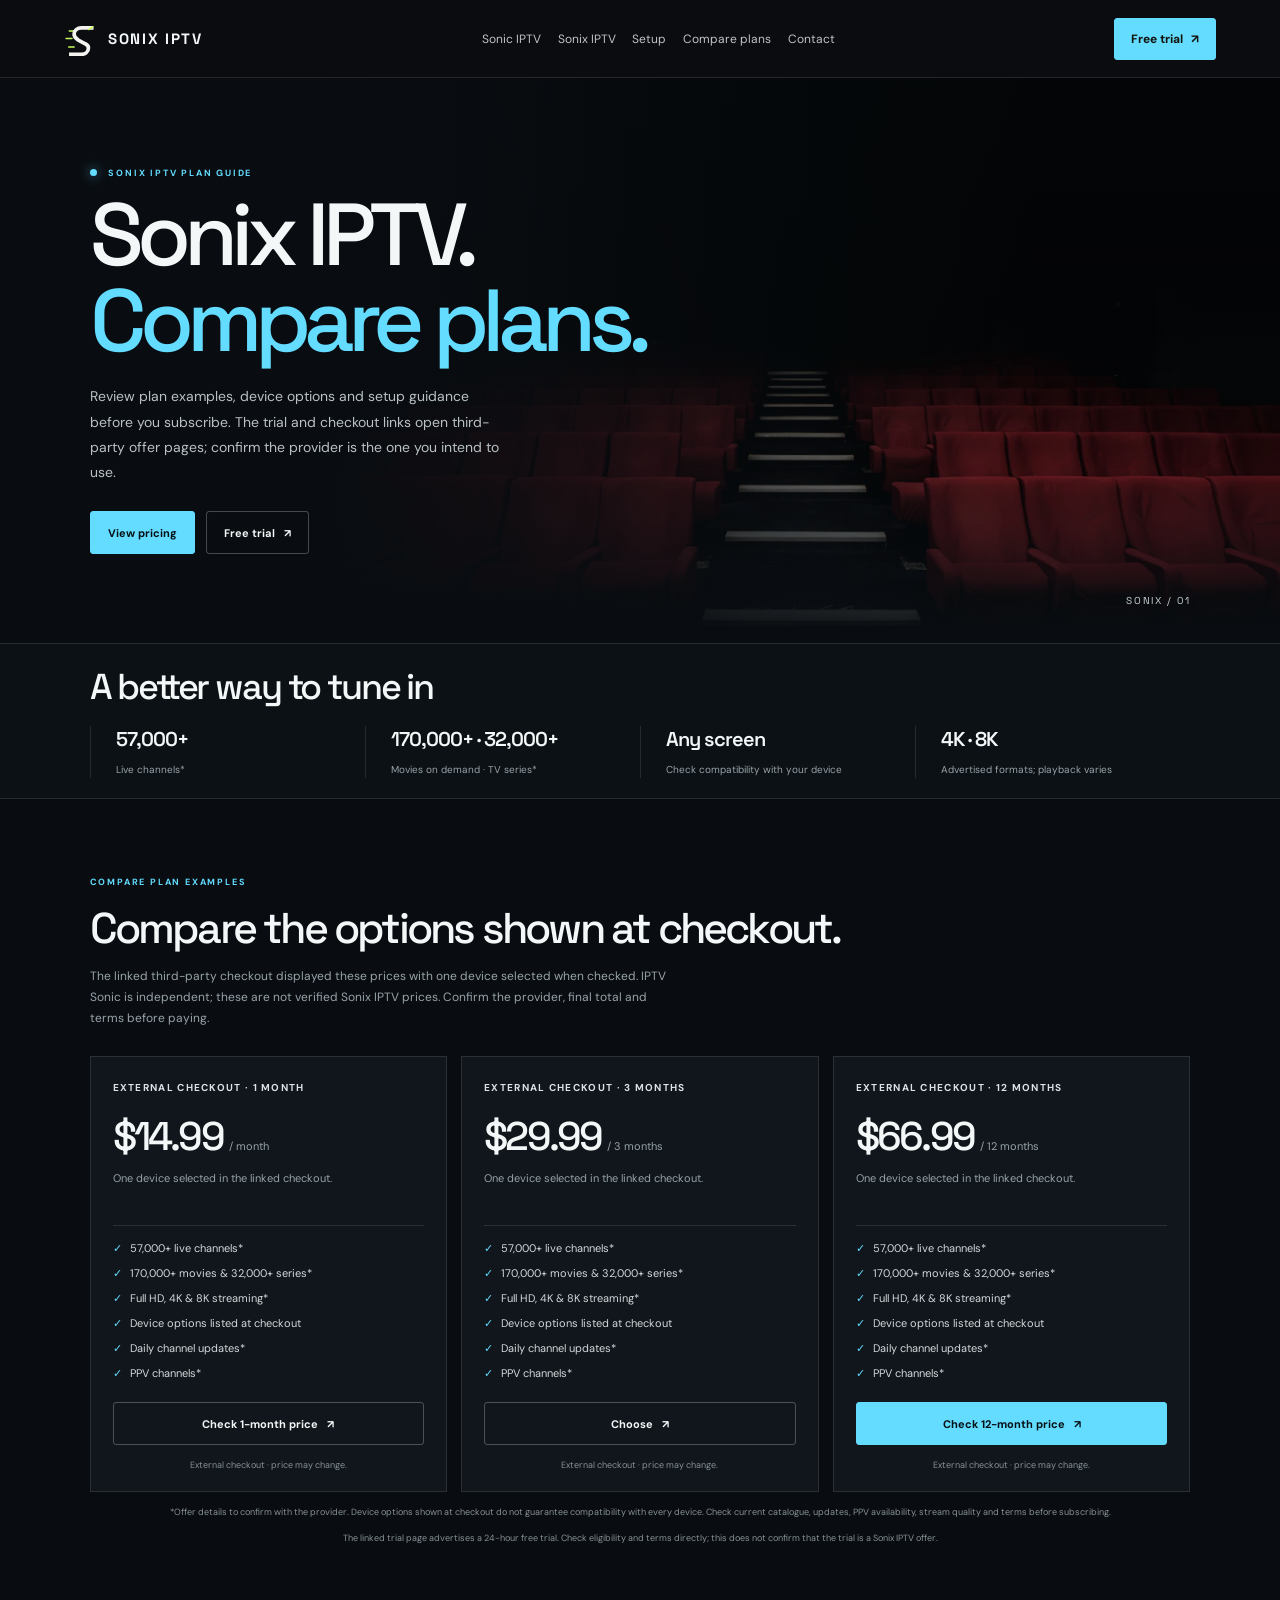
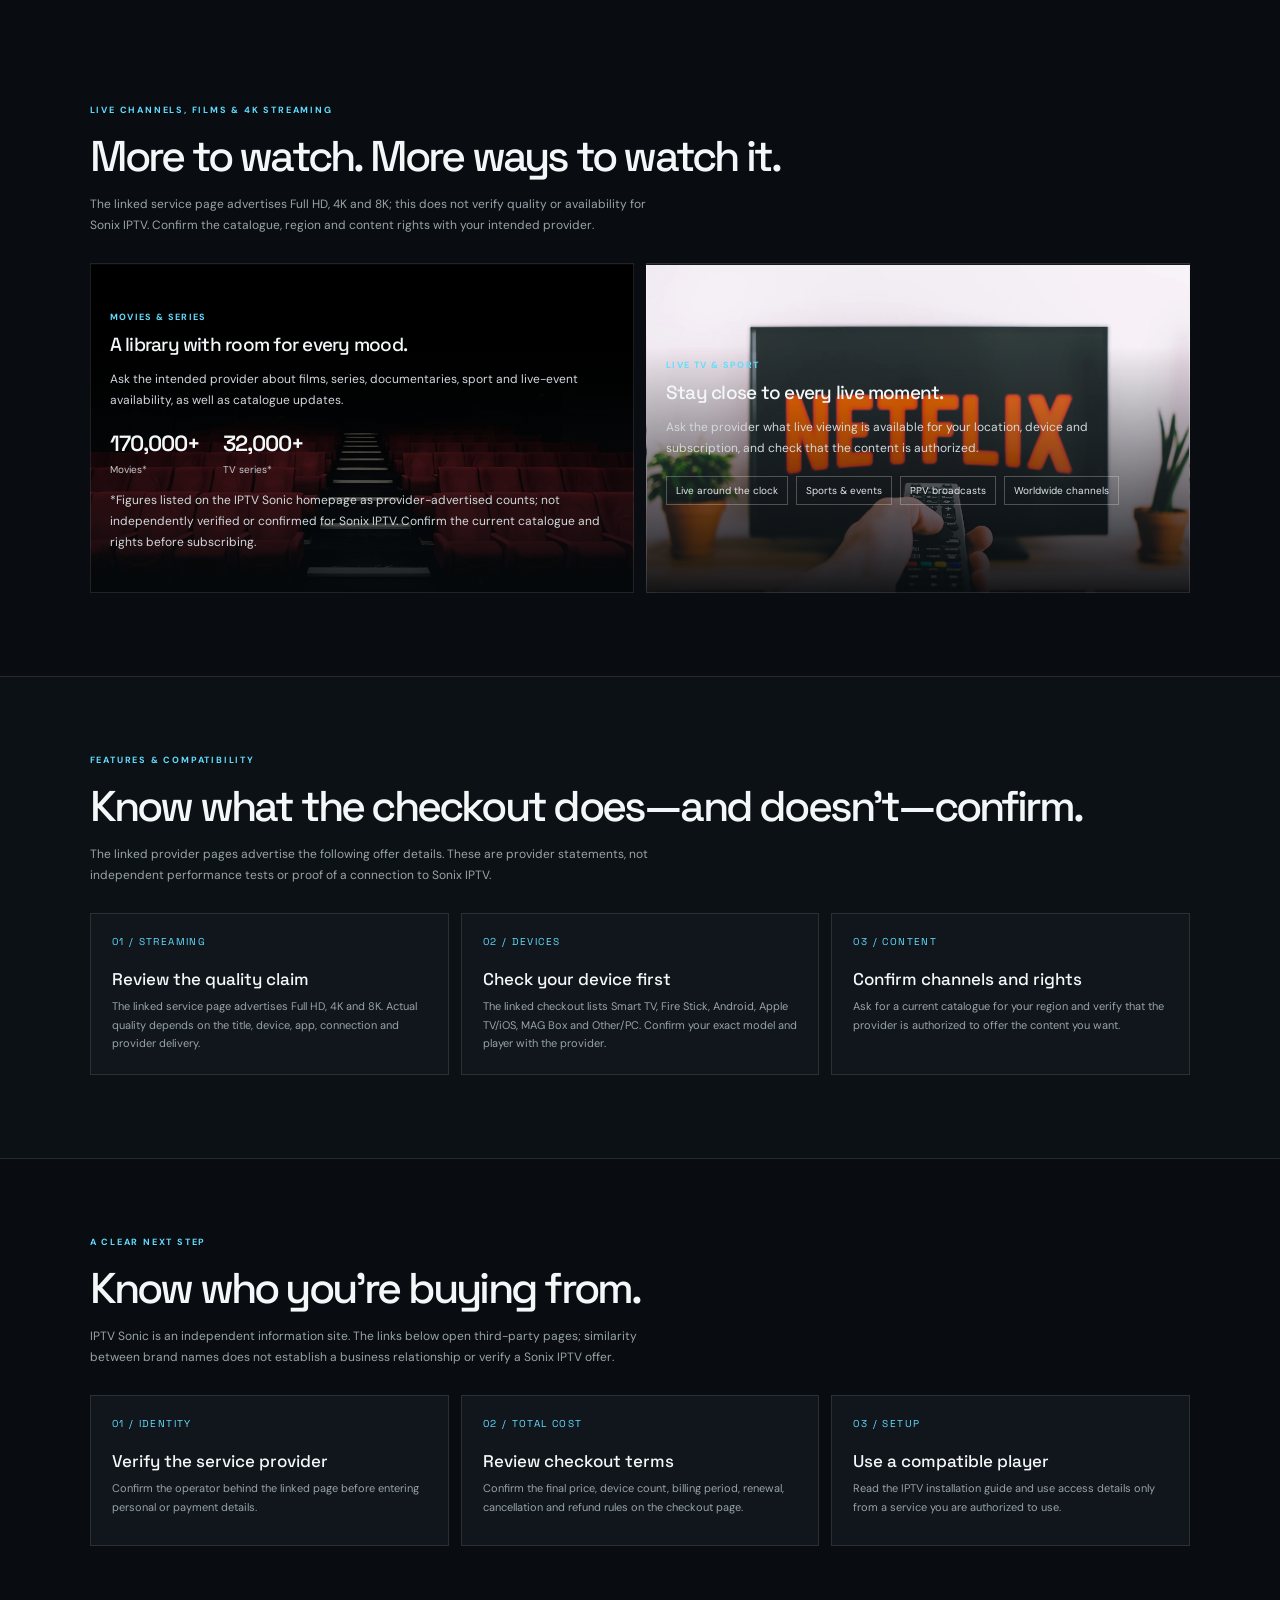
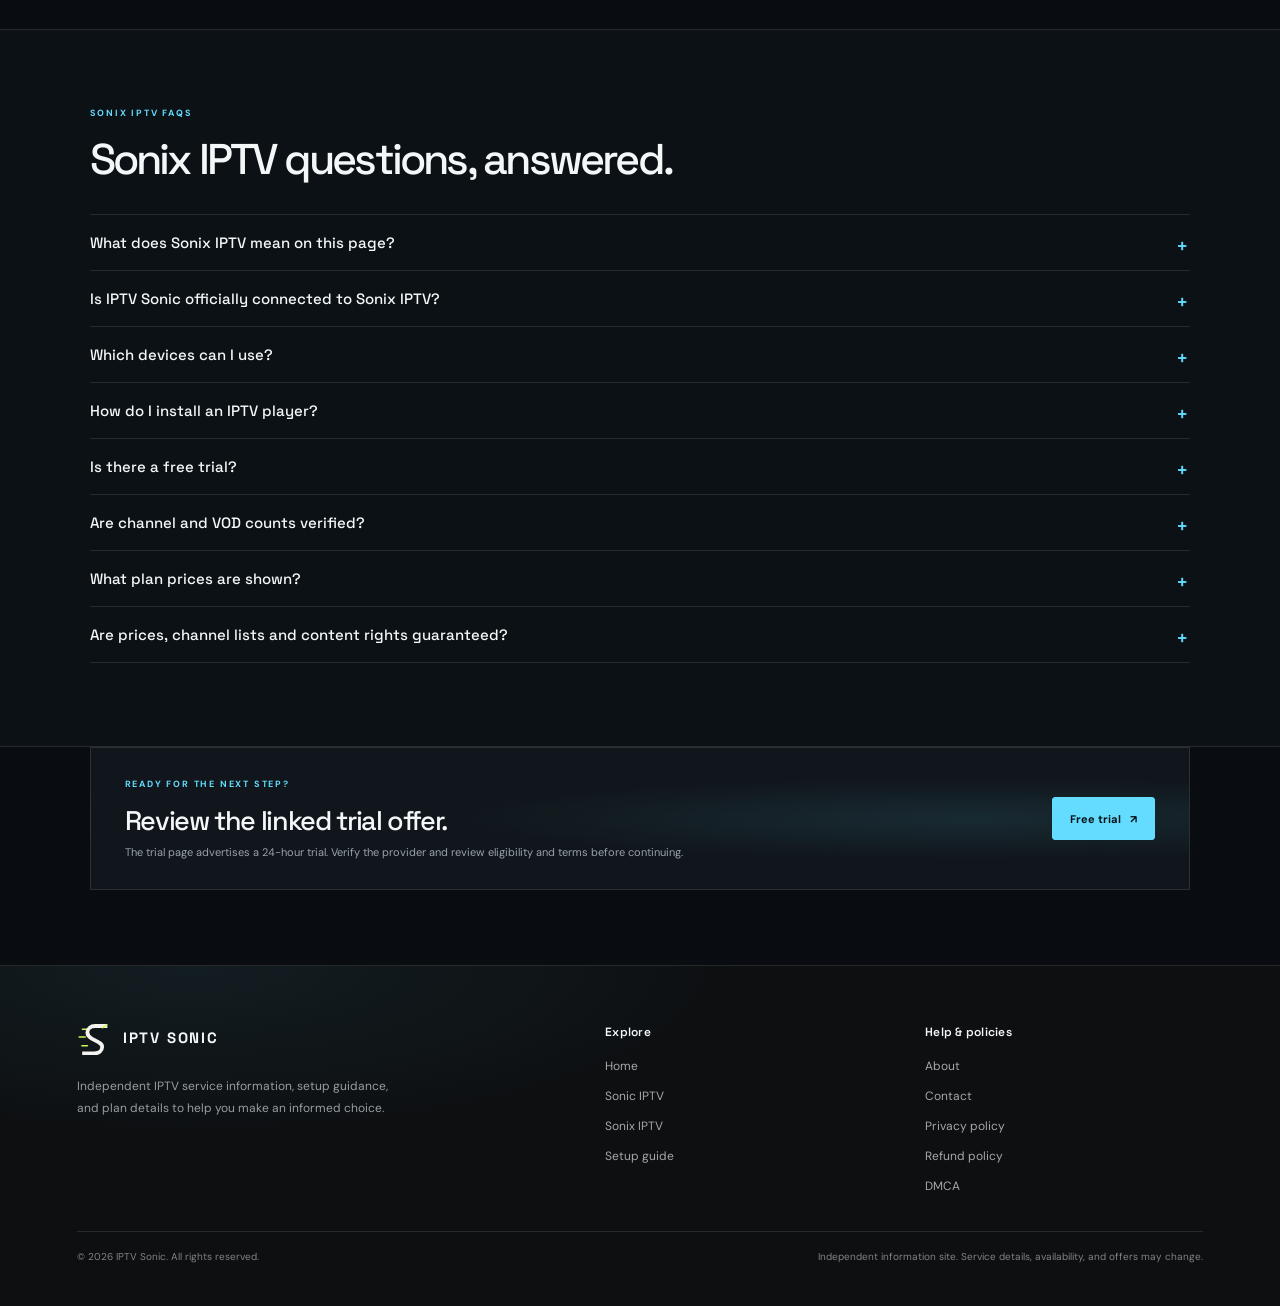
==== commit 82b19df3: "Add files via upload" ====
--- a/sonix-iptv.html
+++ b/sonix-iptv.html
@@ -513,7 +513,7 @@
               <div class="plan-label"><span>External checkout · 1 month</span></div>
               <div class="price"><strong>$14.99</strong><span>/ month</span></div>
               <p class="plan-summary">One device selected in the linked checkout.</p>
-              <ul><li>Monthly checkout example</li><li>Device choice shown at checkout</li><li>Confirm compatibility and final total</li><li>Review cancellation and refund terms</li></ul>
+              <ul><li>57,000+ live channels*</li><li>170,000+ movies &amp; 32,000+ series*</li><li>Full HD, 4K &amp; 8K streaming*</li><li>Device options listed at checkout</li><li>Daily channel updates*</li><li>PPV channels*</li></ul>
               <a class="button button-outline" href="https://tvkix.com/pay/?plan=1m&amp;devices=1">Check 1-month price <span aria-hidden="true">↗</span></a>
               <p class="plan-note">External checkout · price may change.</p>
             </article>
@@ -521,19 +521,20 @@
               <div class="plan-label"><span>External checkout · 3 months</span></div>
               <div class="price"><strong>$29.99</strong><span>/ 3 months</span></div>
               <p class="plan-summary">One device selected in the linked checkout.</p>
-              <ul><li>Three-month checkout example</li><li>Device choice shown at checkout</li><li>Confirm compatibility and final total</li><li>Review cancellation and refund terms</li></ul>
-              <a class="button button-outline" href="https://tvkix.com/pay/?plan=3m&amp;devices=1">Check 3-month price <span aria-hidden="true">↗</span></a>
+              <ul><li>57,000+ live channels*</li><li>170,000+ movies &amp; 32,000+ series*</li><li>Full HD, 4K &amp; 8K streaming*</li><li>Device options listed at checkout</li><li>Daily channel updates*</li><li>PPV channels*</li></ul>
+              <a class="button button-outline" href="https://tvkix.com/pay/?plan=3m&amp;devices=1">Choose <span aria-hidden="true">↗</span></a>
               <p class="plan-note">External checkout · price may change.</p>
             </article>
             <article class="plan">
               <div class="plan-label"><span>External checkout · 12 months</span></div>
               <div class="price"><strong>$66.99</strong><span>/ 12 months</span></div>
               <p class="plan-summary">One device selected in the linked checkout.</p>
-              <ul><li>Twelve-month checkout example</li><li>Device choice shown at checkout</li><li>Confirm compatibility and final total</li><li>Review cancellation and refund terms</li></ul>
+              <ul><li>57,000+ live channels*</li><li>170,000+ movies &amp; 32,000+ series*</li><li>Full HD, 4K &amp; 8K streaming*</li><li>Device options listed at checkout</li><li>Daily channel updates*</li><li>PPV channels*</li></ul>
               <a class="button button-primary" href="https://tvkix.com/pay/?plan=12m&amp;devices=1">Check 12-month price <span aria-hidden="true">↗</span></a>
               <p class="plan-note">External checkout · price may change.</p>
             </article>
           </div>
+          <p class="plan-note">*Offer details to confirm with the provider. Device options shown at checkout do not guarantee compatibility with every device. Check current catalogue, updates, PPV availability, stream quality and terms before subscribing.</p>
           <p class="plan-note">The linked trial page advertises a 24-hour free trial. Check eligibility and terms directly; this does not confirm that the trial is a Sonix IPTV offer.</p>
         </section>
 
